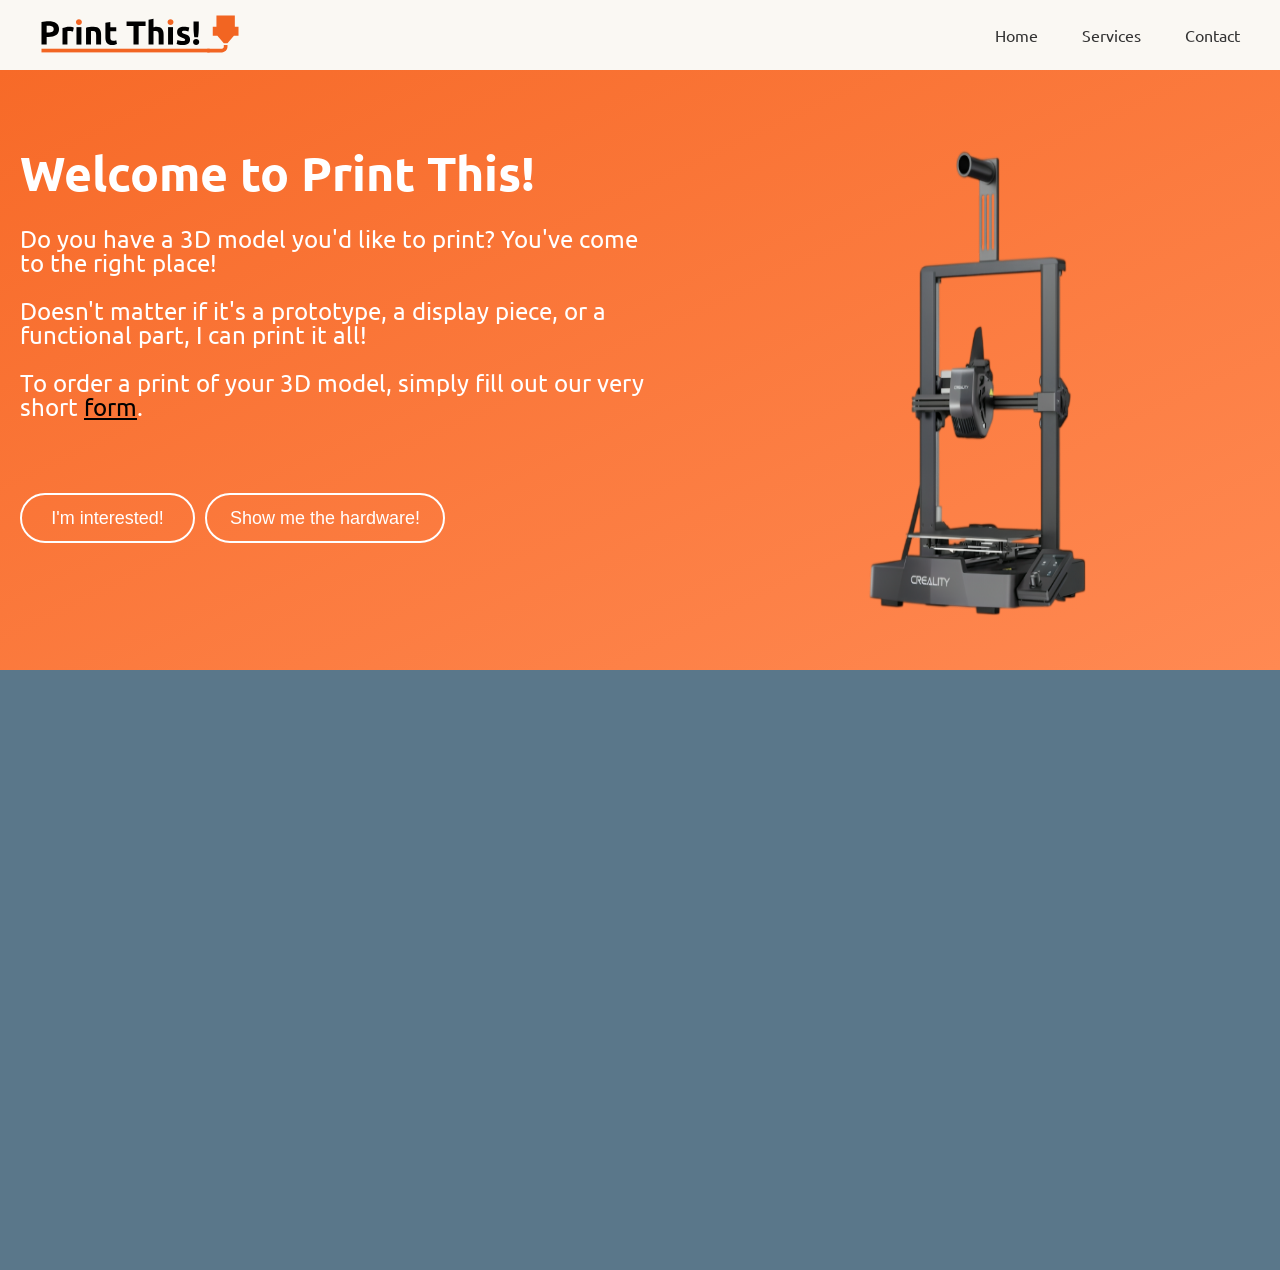
==== index.html @ 64b71757 "styling" ====
<!DOCTYPE html>
<html lang="en">

<head>
    <meta charset="UTF-8">
    <meta name="viewport" content="width=device-width, initial-scale=1.0">
    <title>Print This!</title>
    <link rel="stylesheet" href="style.css">
    <link rel="preconnect" href="https://fonts.googleapis.com">
    <link rel="preconnect" href="https://fonts.gstatic.com" crossorigin>
    <link
        href="https://fonts.googleapis.com/css2?family=Ubuntu:ital,wght@0,300;0,400;0,500;0,700;1,300;1,400;1,500;1,700&display=swap"
        rel="stylesheet">
</head>

<body>
    <div id="navbar">
        <div class="logo">
            <img src="img/logo.svg" alt="Logo">
        </div>
        <div class="nav-links">
            <a href="#">Home</a>

            <a href="#">Services</a>
            <a href="#">Contact</a>
        </div>
    </div>
    <div class="container">
        <div class="info">
            <h1>Welcome to Print This!</h1>
            <p>Do you have a 3D model you'd like to print? You've come to the right place!</p>
            <p>Doesn't matter if it's a prototype, a display piece, or a functional part, I can print it all!</p>
            <p>To order a print of your 3D model, simply fill out our very short <a href="#form-container">form</a>.</p>
            <div class="info-btns">
                <button class="order-btn" id="interest-btn">I'm interested!</button>
                <button class="order-btn" id="hardware-btn">Show me the hardware!</button>
            </div>
        </div>
        <div class="printer-img">
            <img src="img/printer img.png" alt="3D Printer">
        </div>
    </div>
    <div id="form-container"> <iframe id="jotform-embed" src="https://form.jotform.com/261635588582066"
            style="width: 40%; height: 600px; border: 0;" frameborder="0" scrolling="no"> </iframe> </div>

</body>

</html>
---- style.css ----
body {
    margin: 0;
    font-family: Ubuntu, sans-serif;
    background-color: #F4F1EA;
}

#form-container {
    display: flex;
    justify-content: center;
    align-items: center;
    height: 100%;
    background-color: #5a778a;
}

#navbar {
    padding: 0 20px;
    align-items: center;
    height: 70px;
    background-color: #faf8f3;
    overflow: hidden;
    display: flex;
    justify-content: space-between;
}

#navbar a {
    color: #333;
    padding: 14px 20px;
    text-decoration: none;
    text-align: center;
    transition: all 0.3s ease;
    position: relative;
    display: inline-block;
    border-bottom: none;
    /* removed because the animated underline is drawn with a pseudo-element */
}

/* Centered underline effect (animated):
   - A pseudo-element (::after) is absolutely positioned at the bottom of the link.
   - It spans the link's full width but is initially hidden using `transform: scaleX(0)`.
   - `transform-origin: center` makes the scale expand from the center outward.
   - On hover we set `transform: scaleX(1)` so the line grows from center to both sides.
   - Tweak `height` for thickness, `background` for color, and `transition` for speed.
*/
#navbar a::after {
    content: "";
    position: absolute;
    left: 0;
    bottom: 6px;
    /* vertical position */
    width: 100%;
    height: 3px;
    /* thickness */
    background: #F26522;
    /* color when visible */
    transform: scaleX(0);
    /* hidden at start */
    transform-origin: center;
    transition: transform 0.25s ease;
    pointer-events: none;
}

#navbar a:hover::after {
    transform: scaleX(1);
    /* expand from center to full width */
}

.logo img {
    height: 60px;
    width: auto;
    object-fit: contain;
}

.logo {
    padding: 5px 20px;
}

.info {
    color: #ffffff;
    padding: 40px 20px;
}

.info h1 {
    font-size: 48px;
    margin-bottom: 20px;
}

.info p {
    font-size: 24px;
    line-height: 1;
}

.container {
    display: flex;
    justify-content: center;
    background-image: linear-gradient(to bottom right, #f76a28, #ff8952);
    width: 100%;
    height: 600px;
    justify-content: space-between;
}

.printer-img {
    align-self: center;
    height: 600px;
    display: flex;
    padding: 20px;
    transition: 0.3s ease-in-out;
}

.printer-img:hover {
    transform: rotate(2deg) scale(1.05);
    transition: 0.3s ease-in-out;
}

.printer-img img {
    max-height: 100%;
    max-width: 100%;
}

.order-btn {
    margin-top: 50px;
    background-color: transparent;
    height: 50px;
    font-size: 18px;
    border-radius: 25px;
    color: #fff;
    border: 2px solid #ffffff;
    transition: 0.3s ease-in-out;
}

.order-btn:hover {
    margin-top: 45px;
    background-color: #fff;
    color: #f76a28;
    border: 2px solid #ffffff;
    transition: 0.3s ease-in-out;
}

.info-btns {
    display: flex;
    justify-content: flex-start;
    gap: 10px;

}

#interest-btn {
    width: 175px;
}

#hardware-btn {
    width: 240px;
}

.info a {
    color: #000000;
}

html {
  scroll-behavior: smooth;
}
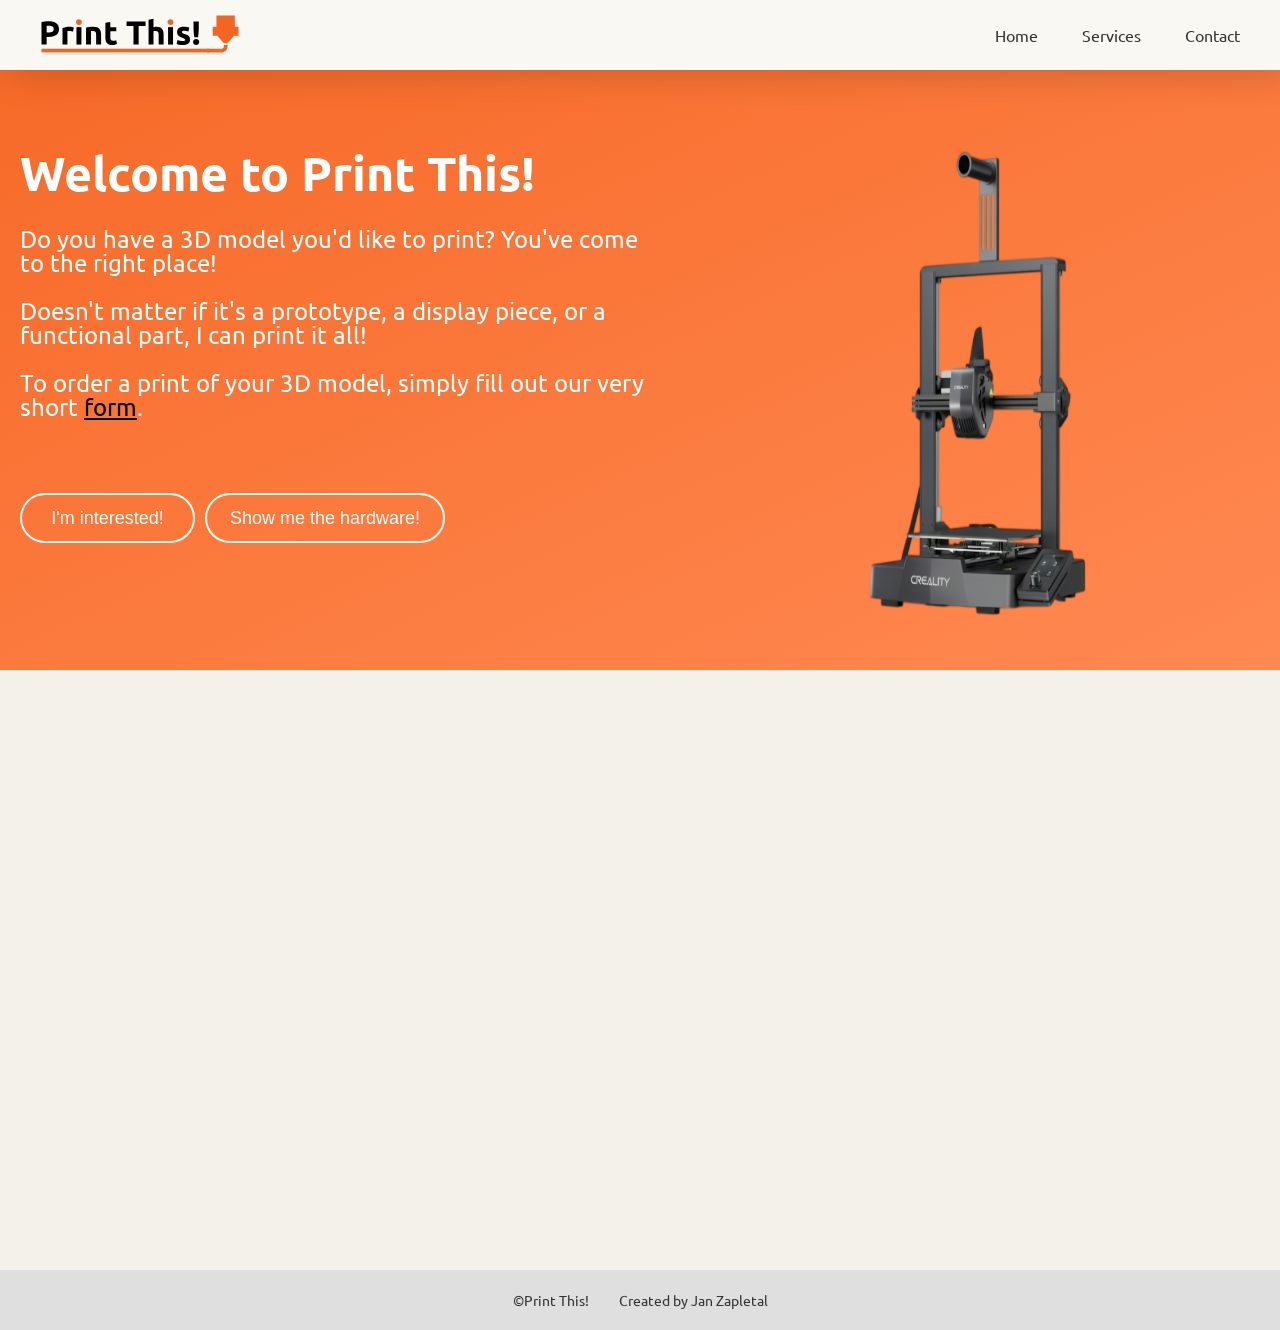
==== commit cb4f6ecf: "more styling, added footer" ====
--- a/index.html
+++ b/index.html
@@ -41,7 +41,14 @@
         </div>
     </div>
     <div id="form-container"> <iframe id="jotform-embed" src="https://form.jotform.com/261635588582066"
-            style="width: 40%; height: 600px; border: 0;" frameborder="0" scrolling="no"> </iframe> </div>
+            style="width: 40%; height: 600px; border: 0;" frameborder="0" scrolling="no"> </iframe>
+    </div>
+
+    <div id="footer">
+        <p>&copy;Print This!</p>
+        <p>Created by Jan Zapletal</p>
+    </div>
+
 
 </body>
 
--- a/style.css
+++ b/style.css
@@ -9,7 +9,7 @@
     justify-content: center;
     align-items: center;
     height: 100%;
-    background-color: #5a778a;
+    background-color: #F4F1EA;
 }
 
 #navbar {
@@ -20,6 +20,11 @@
     overflow: hidden;
     display: flex;
     justify-content: space-between;
+    position: sticky;
+    top: 0;
+    z-index: 1000;
+    background: #faf8f3;
+    box-shadow: 10px 2px 40px rgba(0, 0, 0, 0.192);
 }
 
 #navbar a {
@@ -117,6 +122,7 @@
 }
 
 .order-btn {
+    cursor: pointer;
     margin-top: 50px;
     background-color: transparent;
     height: 50px;
@@ -155,5 +161,27 @@
 }
 
 html {
-  scroll-behavior: smooth;
+    scroll-behavior: smooth;
+}
+
+#contact {
+    display: flex;
+    justify-content: center;
+    flex-direction: column;
+    padding: 20px 20px;
+    text-align: center;
+    align-items: center;
+
+}
+
+#footer {
+    font-size: 14px;
+    color: #333;
+    display: flex;
+    justify-content: center;
+    width: 100%;
+    background-color: #dfdfdf;
+    height: 60px;
+    gap: 30px;
+    align-items: center;
 }
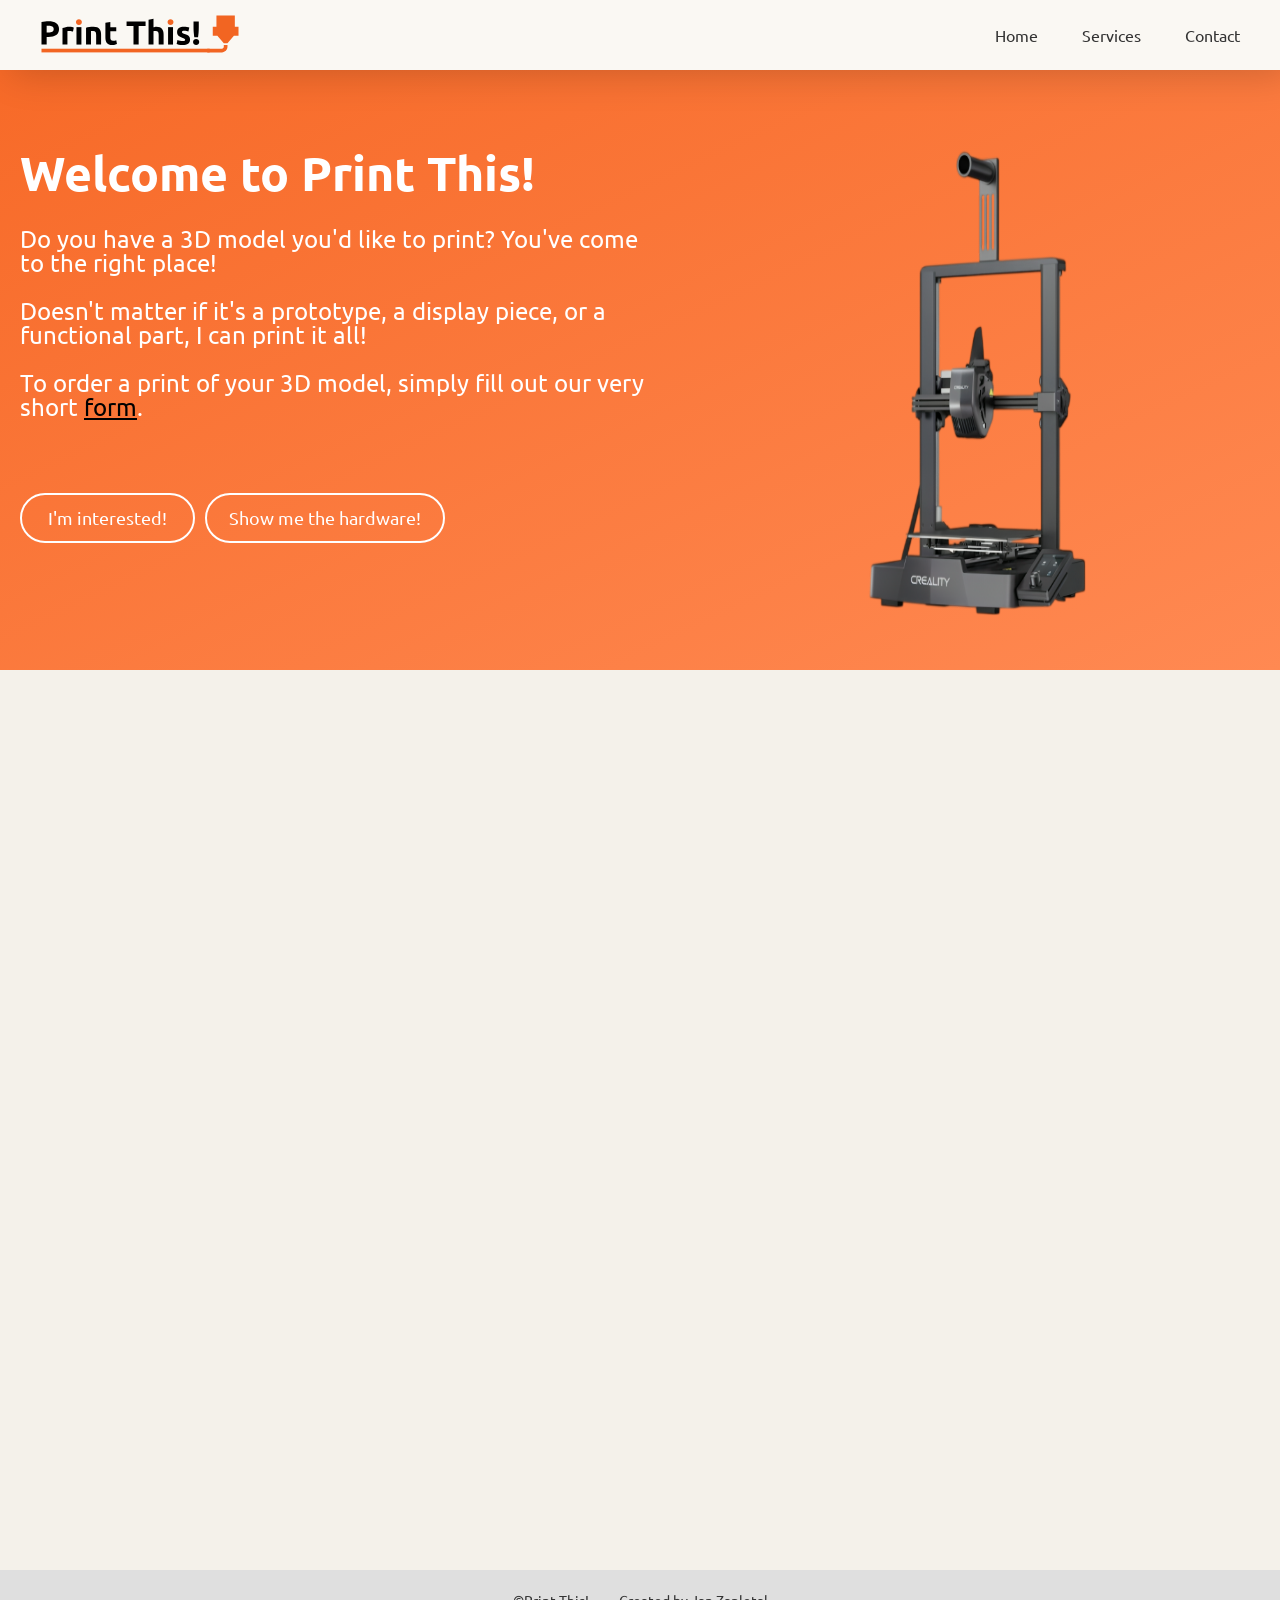
==== commit dcd6bbd5: "styling" ====
--- a/index.html
+++ b/index.html
@@ -19,10 +19,9 @@
             <img src="img/logo.svg" alt="Logo">
         </div>
         <div class="nav-links">
-            <a href="#">Home</a>
-
-            <a href="#">Services</a>
-            <a href="#">Contact</a>
+            <a href="#" class="nav-link">Home</a>
+            <a href="#" class="nav-link">Services</a>
+            <a href="#" class="nav-link">Contact</a>
         </div>
     </div>
     <div class="container">
--- a/style.css
+++ b/style.css
@@ -2,6 +2,9 @@
     margin: 0;
     font-family: Ubuntu, sans-serif;
     background-color: #F4F1EA;
+}
+html, body {
+    height: 100%;
 }
 
 #form-container {
@@ -122,6 +125,7 @@
 }
 
 .order-btn {
+    font-family: Ubuntu, sans-serif;
     cursor: pointer;
     margin-top: 50px;
     background-color: transparent;
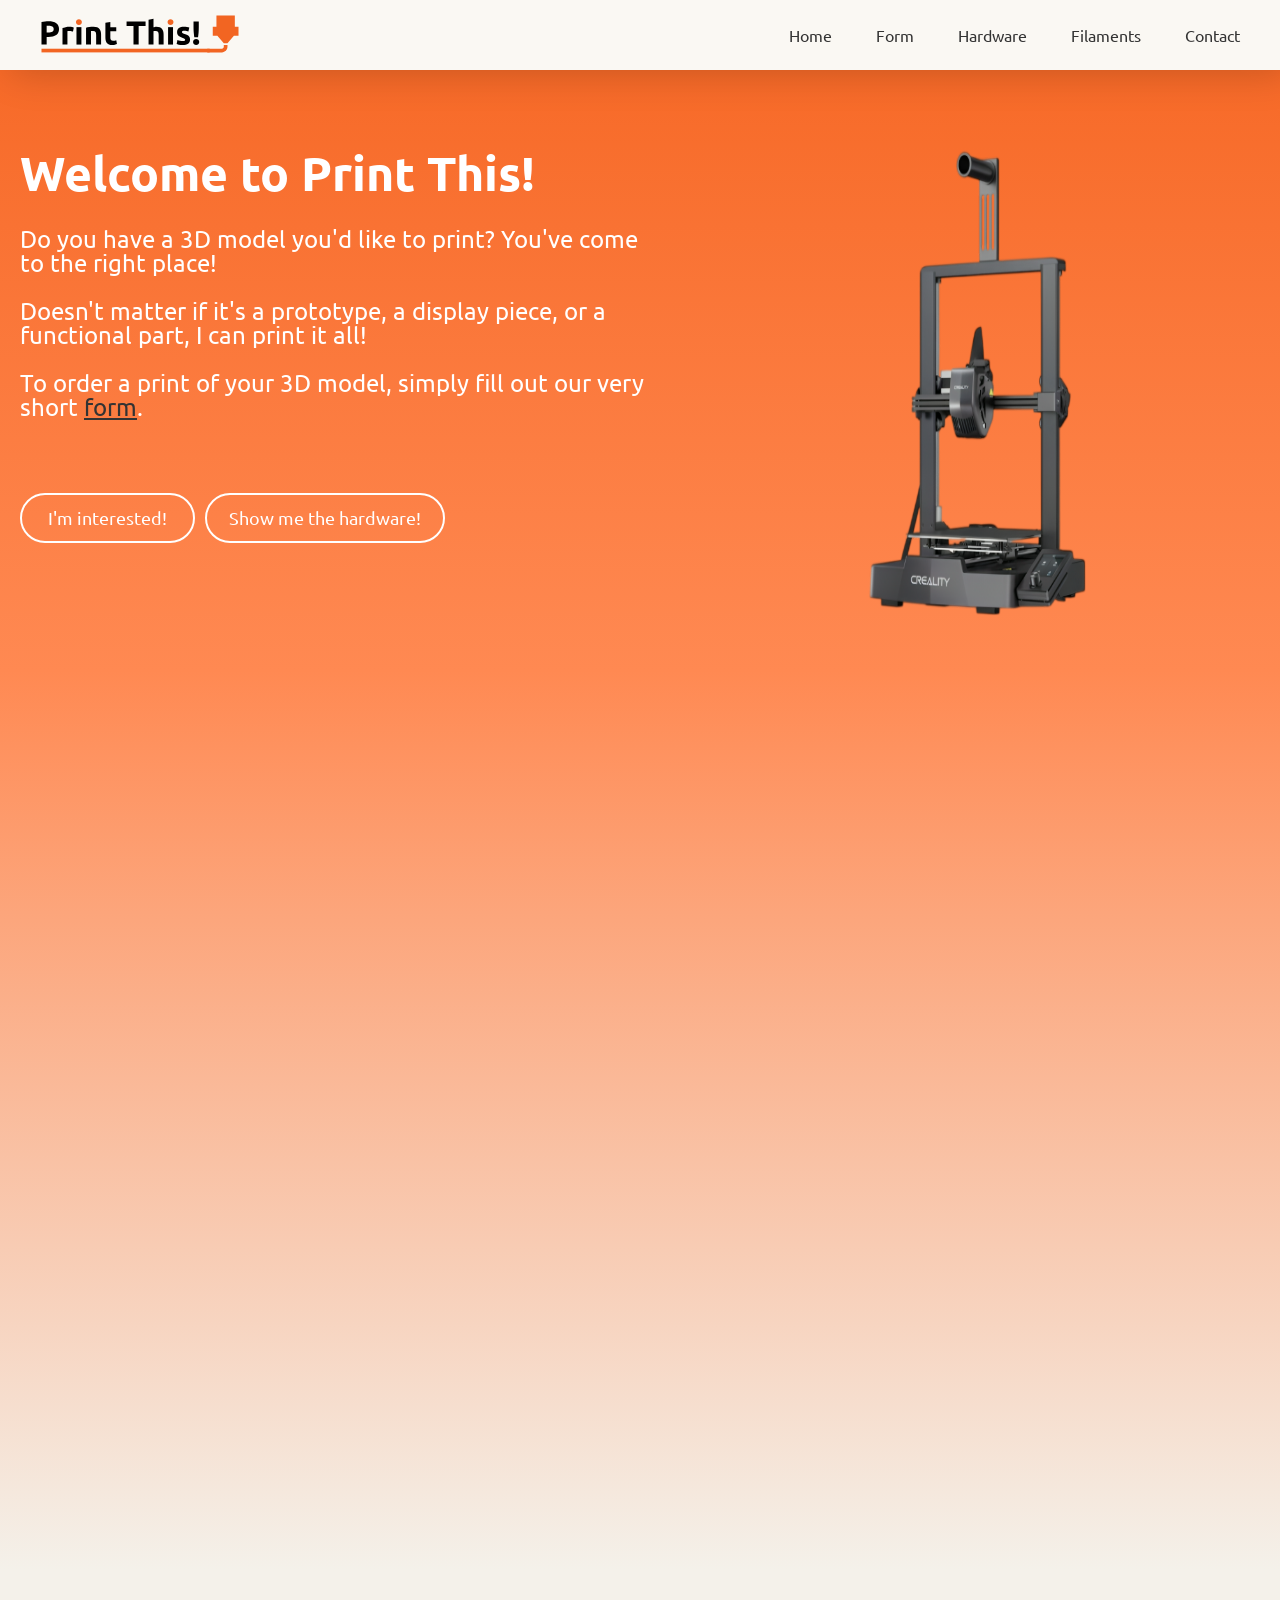
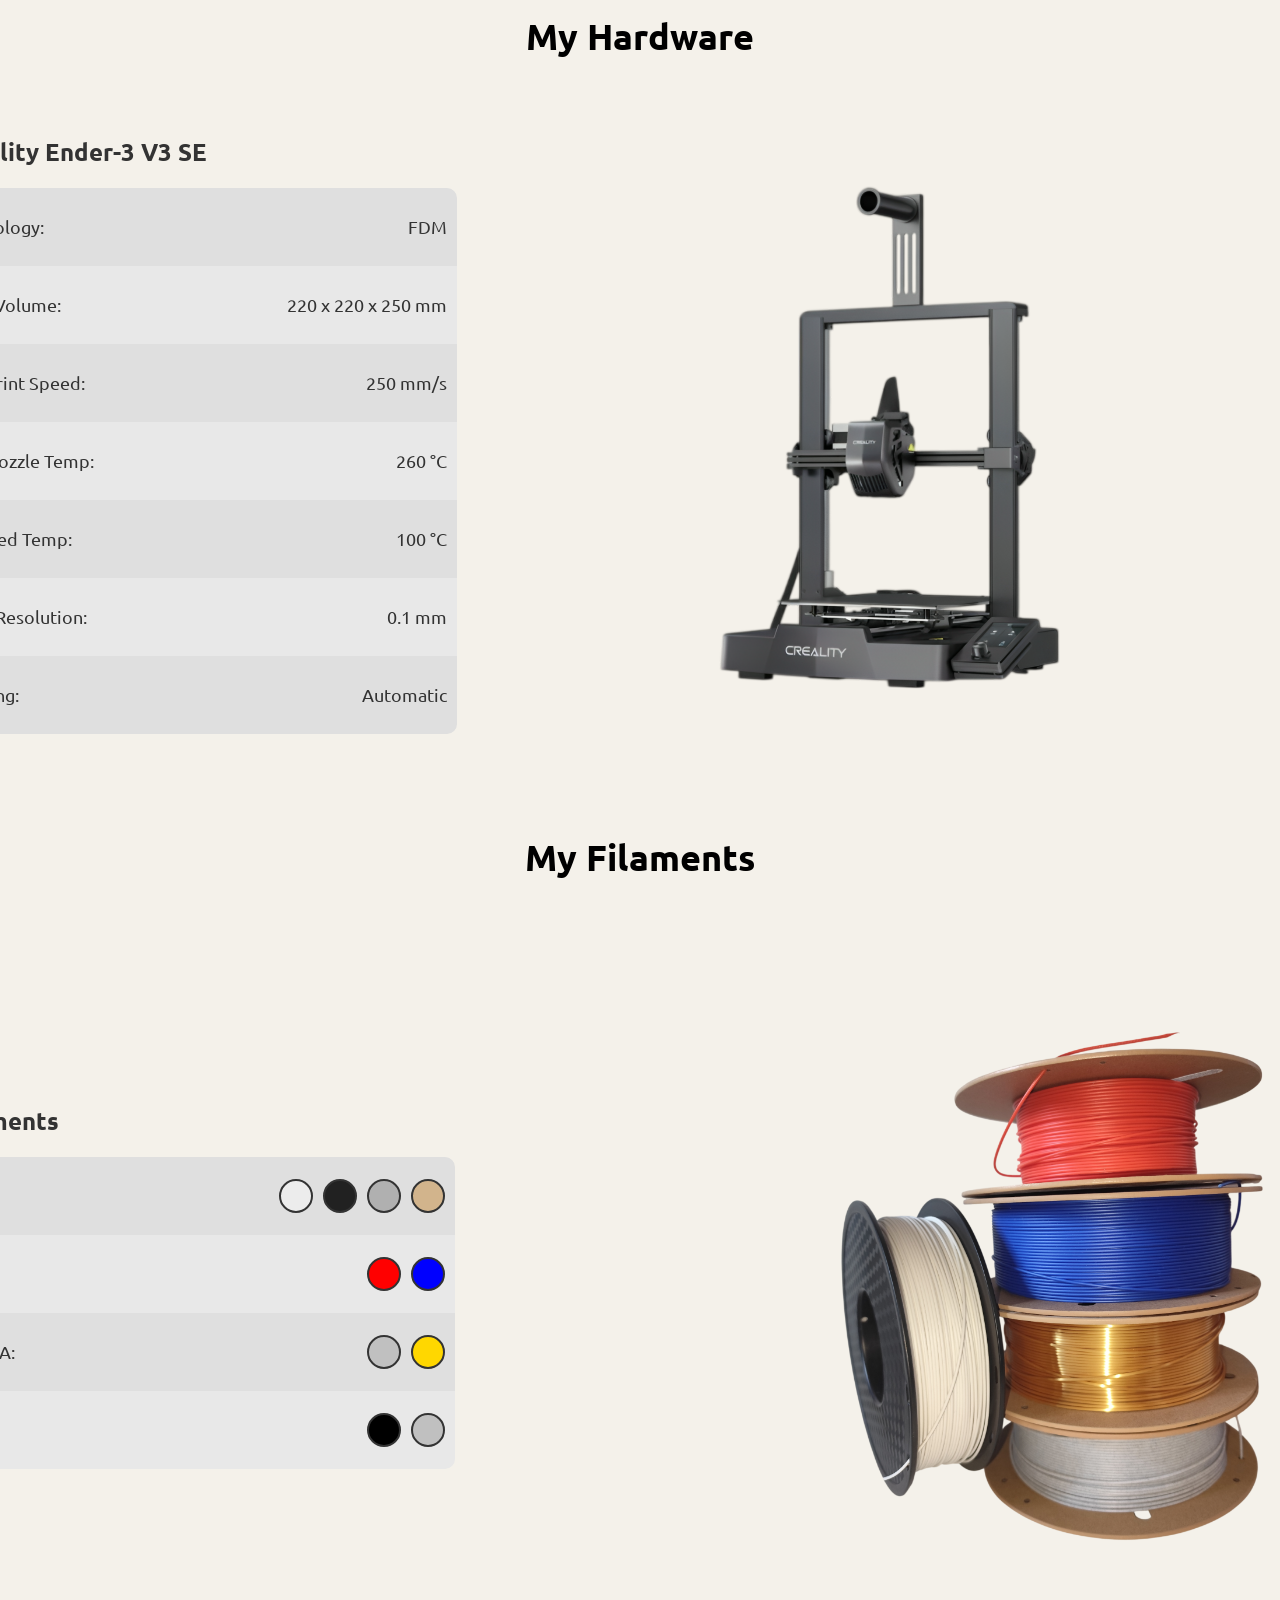
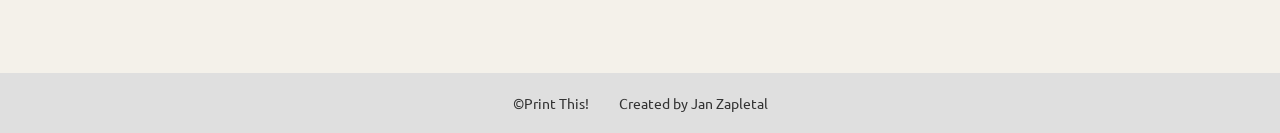
==== commit d178d524: "added filaments section" ====
--- a/index.html
+++ b/index.html
@@ -6,6 +6,7 @@
     <meta name="viewport" content="width=device-width, initial-scale=1.0">
     <title>Print This!</title>
     <link rel="stylesheet" href="style.css">
+    <script src="script.js"></script>
     <link rel="preconnect" href="https://fonts.googleapis.com">
     <link rel="preconnect" href="https://fonts.gstatic.com" crossorigin>
     <link
@@ -14,14 +15,17 @@
 </head>
 
 <body>
+    <div id="top"></div>
     <div id="navbar">
         <div class="logo">
-            <img src="img/logo.svg" alt="Logo">
+            <img src="img/logo.svg" alt="Logo" onclick="scrollToTop()">
         </div>
         <div class="nav-links">
-            <a href="#" class="nav-link">Home</a>
-            <a href="#" class="nav-link">Services</a>
-            <a href="#" class="nav-link">Contact</a>
+            <a href="#top" class="nav-link">Home</a>
+            <a href="#form-container" class="nav-link">Form</a>
+            <a href="#hardware-container" class="nav-link">Hardware</a>
+            <a href="#filament-container" class="nav-link">Filaments</a>
+            <a href="#contact-container" class="nav-link">Contact</a>
         </div>
     </div>
     <div class="container">
@@ -31,16 +35,136 @@
             <p>Doesn't matter if it's a prototype, a display piece, or a functional part, I can print it all!</p>
             <p>To order a print of your 3D model, simply fill out our very short <a href="#form-container">form</a>.</p>
             <div class="info-btns">
-                <button class="order-btn" id="interest-btn">I'm interested!</button>
-                <button class="order-btn" id="hardware-btn">Show me the hardware!</button>
+                <button class="order-btn" id="interest-btn" onclick="formScroll()">I'm interested!</button>
+                <button class="order-btn" id="hardware-btn" onclick="hardwareScroll()">Show me the hardware!</button>
             </div>
         </div>
         <div class="printer-img">
-            <img src="img/printer img.png" alt="3D Printer">
+            <img src="img/printer img.png" alt="3D Printer" onclick="hardwareScroll()">
         </div>
     </div>
     <div id="form-container"> <iframe id="jotform-embed" src="https://form.jotform.com/261635588582066"
             style="width: 40%; height: 600px; border: 0;" frameborder="0" scrolling="no"> </iframe>
+    </div>
+
+    <div id="hardware-container">
+
+        <h1>My Hardware</h1>
+
+        <div class="printer-info-container">
+            <div class="specs-container">
+                <h2 id="printer-name">Creality Ender-3 V3 SE</h2>
+
+                <div id="printer-specs">
+                    <div class="specification-1" id="top-spec">
+                        <p>Technology:</p>
+                        <p>FDM</p>
+                    </div>
+                    <div class="specification-2">
+                        <p>Build Volume:</p>
+                        <p>220 x 220 x 250 mm</p>
+                    </div>
+                    <div class="specification-1">
+                        <p>Max Print Speed:</p>
+                        <p>250 mm/s</p>
+                    </div>
+                    <div class="specification-2">
+                        <p>Max Nozzle Temp:</p>
+                        <p>260 °C</p>
+                    </div>
+                    <div class="specification-1">
+                        <p>Max Bed Temp:</p>
+                        <p>100 °C</p>
+                    </div>
+                    <div class="specification-2">
+                        <p>Layer Resolution:</p>
+                        <p>0.1 mm</p>
+                    </div>
+                    <div class="specification-1" id="bottom-spec">
+                        <p>Leveling:</p>
+                        <p>Automatic</p>
+                    </div>
+
+                </div>
+            </div>
+
+            <div id="printer-img">
+                <img src="img/printer img.png" alt="3D Printer">
+            </div>
+
+        </div>
+
+    </div>
+
+    <div id="filament-container">
+
+        <h1>My Filaments</h1>
+
+        <div class="filament-info-container">
+            <div class="filaments-container">
+                <h2 id="filament-name">Filaments</h2>
+
+                <div id="filament-types">
+                    <div class="filament-1" id="top-filament">
+                        <p>PLA:</p>
+                        <div class="color-container">
+                            <div class="color" id="matte-white">
+                                <p class="hidden">Matte White</p>
+                            </div>
+                            <div class="color" id="cf-black">
+                                <p class="hidden">CF Black</p>
+                            </div>
+                            <div class="color" id="marble">
+                                <p class="hidden">Marble</p>
+                            </div>
+                            <div class="color" id="beige">
+                                <p class="hidden">Beige</p>
+                            </div>
+                        </div>
+                    </div>
+                    <div class="filament-2">
+                        <p>PLA+:</p>
+                        <div class="color-container">
+                            <div class="color" id="red">
+                                <p class="hidden">Red</p>
+                            </div>
+                            <div class="color" id="blue">
+                                <p class="hidden">Blue</p>
+                            </div>
+                        </div>
+                    </div>
+                    <div class="filament-1">
+                        <p>Silk PLA:</p>
+                        <div class="color-container">
+                            <div class="color" id="silver">
+                                <p class="hidden">Silver</p>
+                            </div>
+                            <div class="color" id="gold">
+                                <p class="hidden">Gold</p>
+                            </div>
+                        </div>
+                    </div>
+                    <div class="filament-2" id="bottom-filament">
+                        <p>PETG:</p>
+                        <div class="color-container">
+                            <div class="color" id="black">
+                                <p class="hidden">Black</p>
+                            </div>
+                            <div class="color" id="silver">
+                                <p class="hidden">Silver</p>
+                            </div>
+                        </div>
+                    </div>
+
+                </div>
+            </div>
+
+            <div>
+                <img src="img/filaments.png" id="filament-img" alt="Filaments">
+            </div>
+
+        </div>
+
     </div>
 
     <div id="footer">
--- a/style.css
+++ b/style.css
@@ -2,8 +2,11 @@
     margin: 0;
     font-family: Ubuntu, sans-serif;
     background-color: #F4F1EA;
-}
-html, body {
+    padding-top: 70px;
+}
+
+html,
+body {
     height: 100%;
 }
 
@@ -12,7 +15,7 @@
     justify-content: center;
     align-items: center;
     height: 100%;
-    background-color: #F4F1EA;
+    background-image: linear-gradient(to bottom, #ff8952, #F4F1EA);
 }
 
 #navbar {
@@ -23,8 +26,10 @@
     overflow: hidden;
     display: flex;
     justify-content: space-between;
-    position: sticky;
+    position: fixed;
     top: 0;
+    left: 0;
+    right: 0;
     z-index: 1000;
     background: #faf8f3;
     box-shadow: 10px 2px 40px rgba(0, 0, 0, 0.192);
@@ -73,6 +78,7 @@
 }
 
 .logo img {
+    cursor: pointer;
     height: 60px;
     width: auto;
     object-fit: contain;
@@ -100,11 +106,101 @@
 .container {
     display: flex;
     justify-content: center;
-    background-image: linear-gradient(to bottom right, #f76a28, #ff8952);
+    background-image: linear-gradient(to bottom, #f76a28, #ff8952);
     width: 100%;
     height: 600px;
     justify-content: space-between;
-}
+    overflow: hidden;
+}
+
+#hardware-container,
+#filament-container {
+    display: flex;
+    justify-content: center;
+    flex-direction: column;
+    padding: 20px 20px;
+    text-align: center;
+    align-items: center;
+}
+
+#hardware-container h1,
+#filament-container h1 {
+    color: #000000;
+    font-size: 36px;
+    margin-bottom: 20px;
+}
+
+#printer-name,
+#filament-name {
+    color: #333;
+    font-size: 24px;
+    margin-bottom: 20px;
+    text-align: left;
+}
+
+.printer-info-container,
+.filament-info-container {
+    display: flex;
+    justify-content: space-between;
+    flex-direction: row;
+    gap: 20px;
+    padding: 20px 20px;
+    text-align: center;
+    align-items: center;
+
+}
+
+.filament-info-container {
+    gap:325px;
+}
+
+#printer-specs,
+#filament-types {
+    background-color: #dfdfdf;
+    display: flex;
+    justify-content: center;
+    flex-direction: column;
+    text-align: center;
+    align-items: center;
+    min-width: 500px;
+}
+
+#top-spec,
+#top-filament {
+    border-top-left-radius: 10px;
+    border-top-right-radius: 10px;
+}
+
+#bottom-spec,
+#bottom-filament {
+    border-bottom-left-radius: 10px;
+    border-bottom-right-radius: 10px;
+}
+
+.specification-1,
+.specification-2,
+.filament-1,
+.filament-2 {
+    padding: 10px;
+    display: flex;
+    justify-content: space-between;
+    gap: 10px;
+    width: 100%;
+    font-size: 18px;
+    color: #333;
+    text-align: left;
+}
+
+.specification-1,
+.filament-1 {
+    background-color: #dfdfdf;
+}
+
+.specification-2,
+.filament-2 {
+    background-color: #e8e8e8;
+}
+
 
 .printer-img {
     align-self: center;
@@ -112,6 +208,7 @@
     display: flex;
     padding: 20px;
     transition: 0.3s ease-in-out;
+    cursor: pointer;
 }
 
 .printer-img:hover {
@@ -161,7 +258,7 @@
 }
 
 .info a {
-    color: #000000;
+    color: #333;
 }
 
 html {
@@ -188,4 +285,164 @@
     height: 60px;
     gap: 30px;
     align-items: center;
+}
+
+.color {
+    cursor: pointer;
+    width: 30px;
+    height: 30px;
+    border-radius: 50%;
+    display: inline-block;
+    border: 2px solid #333;
+    transition: 0.3s ease-in-out;
+}
+
+.color:hover {
+    width: 125px;
+    border-radius: 100px;
+    transition: 0.3s ease-in-out;
+}
+
+#matte-white {
+    background-color: #ececec;
+}
+
+#matte-white:hover p {
+    display: flex;
+    justify-content: center;
+    align-items: center;
+    font-size: 14px;
+    color: #333;
+    margin: 7px;
+}
+
+.color-container p {
+    white-space: nowrap; /* Prevents the text from wrapping to a new line */
+    overflow: hidden; /* Hides the text while the div is too small */
+}
+
+#cf-black {
+    background-color: #212121;
+}
+
+#cf-black:hover p {
+    display: flex;
+    justify-content: center;
+    align-items: center;
+    font-size: 14px;
+    color: #ffffff;
+    margin: 7px;
+}
+
+#marble {
+    background-color: #b0b0b0;
+}
+
+#marble:hover p {
+    display: flex;
+    justify-content: center;
+    align-items: center;
+    font-size: 14px;
+    color: #333;
+    margin: 7px;
+}
+
+#beige {
+    background-color: #d2b48c;
+}
+
+#beige:hover p {
+    display: flex;
+    justify-content: center;
+    align-items: center;
+    font-size: 14px;
+    color: #333;
+    margin: 7px;
+}
+
+#red {
+    background-color: #ff0000;
+}
+
+#red:hover p {
+    display: flex;
+    justify-content: center;
+    align-items: center;
+    font-size: 14px;
+    color: #FFFFFF;
+    margin: 7px;
+}
+
+
+#blue {
+    background-color: #0000ff;
+}
+
+#blue:hover p {
+    display: flex;
+    justify-content: center;
+    align-items: center;
+    font-size: 14px;
+    color: #FFFFFF;
+    margin: 7px;
+}
+
+#silver {
+    background-color: #c0c0c0;
+}
+
+#silver:hover p {
+    display: flex;
+    justify-content: center;
+    align-items: center;
+    font-size: 14px;
+    color: #333;
+    margin: 7px;
+}
+
+#gold {
+    background-color: #ffd700;
+}
+
+#gold:hover p {
+    display: flex;
+    justify-content: center;
+    align-items: center;
+    font-size: 14px;
+    color: #333;
+    margin: 7px;
+}
+
+#black {
+    background-color: #000000;
+}
+
+#black:hover p {
+    display: flex;
+    justify-content: center;
+    align-items: center;
+    font-size: 14px;
+    color: #FFFFFF;
+    margin: 7px;
+}
+
+.color-container {
+    align-items: center;
+    display: flex;
+    justify-content: center;
+    gap: 10px;
+}
+
+.hidden {
+    display: none;
+}
+
+#filament-img {
+    max-height: 700px;
+    width: auto;
+    object-fit: contain;
+}
+
+#filament-img {
+    padding: 5px 20px;
 }
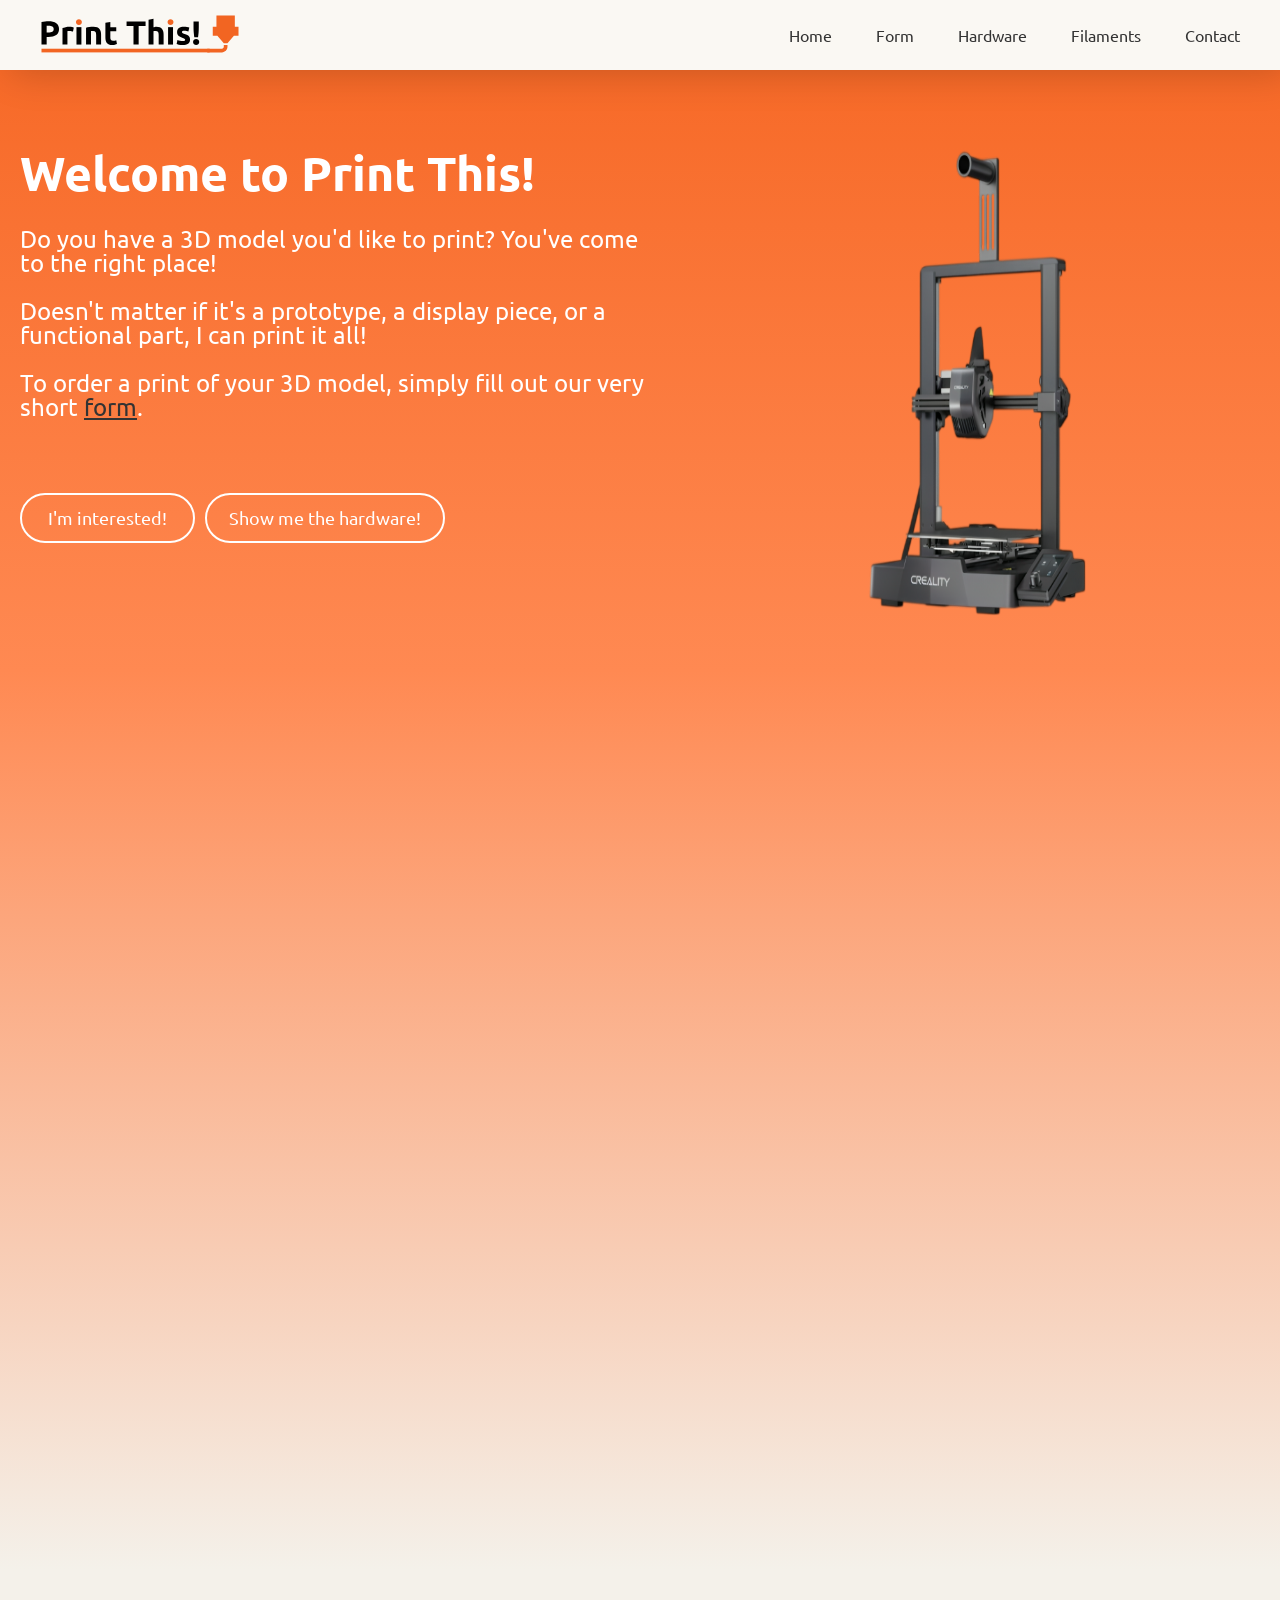
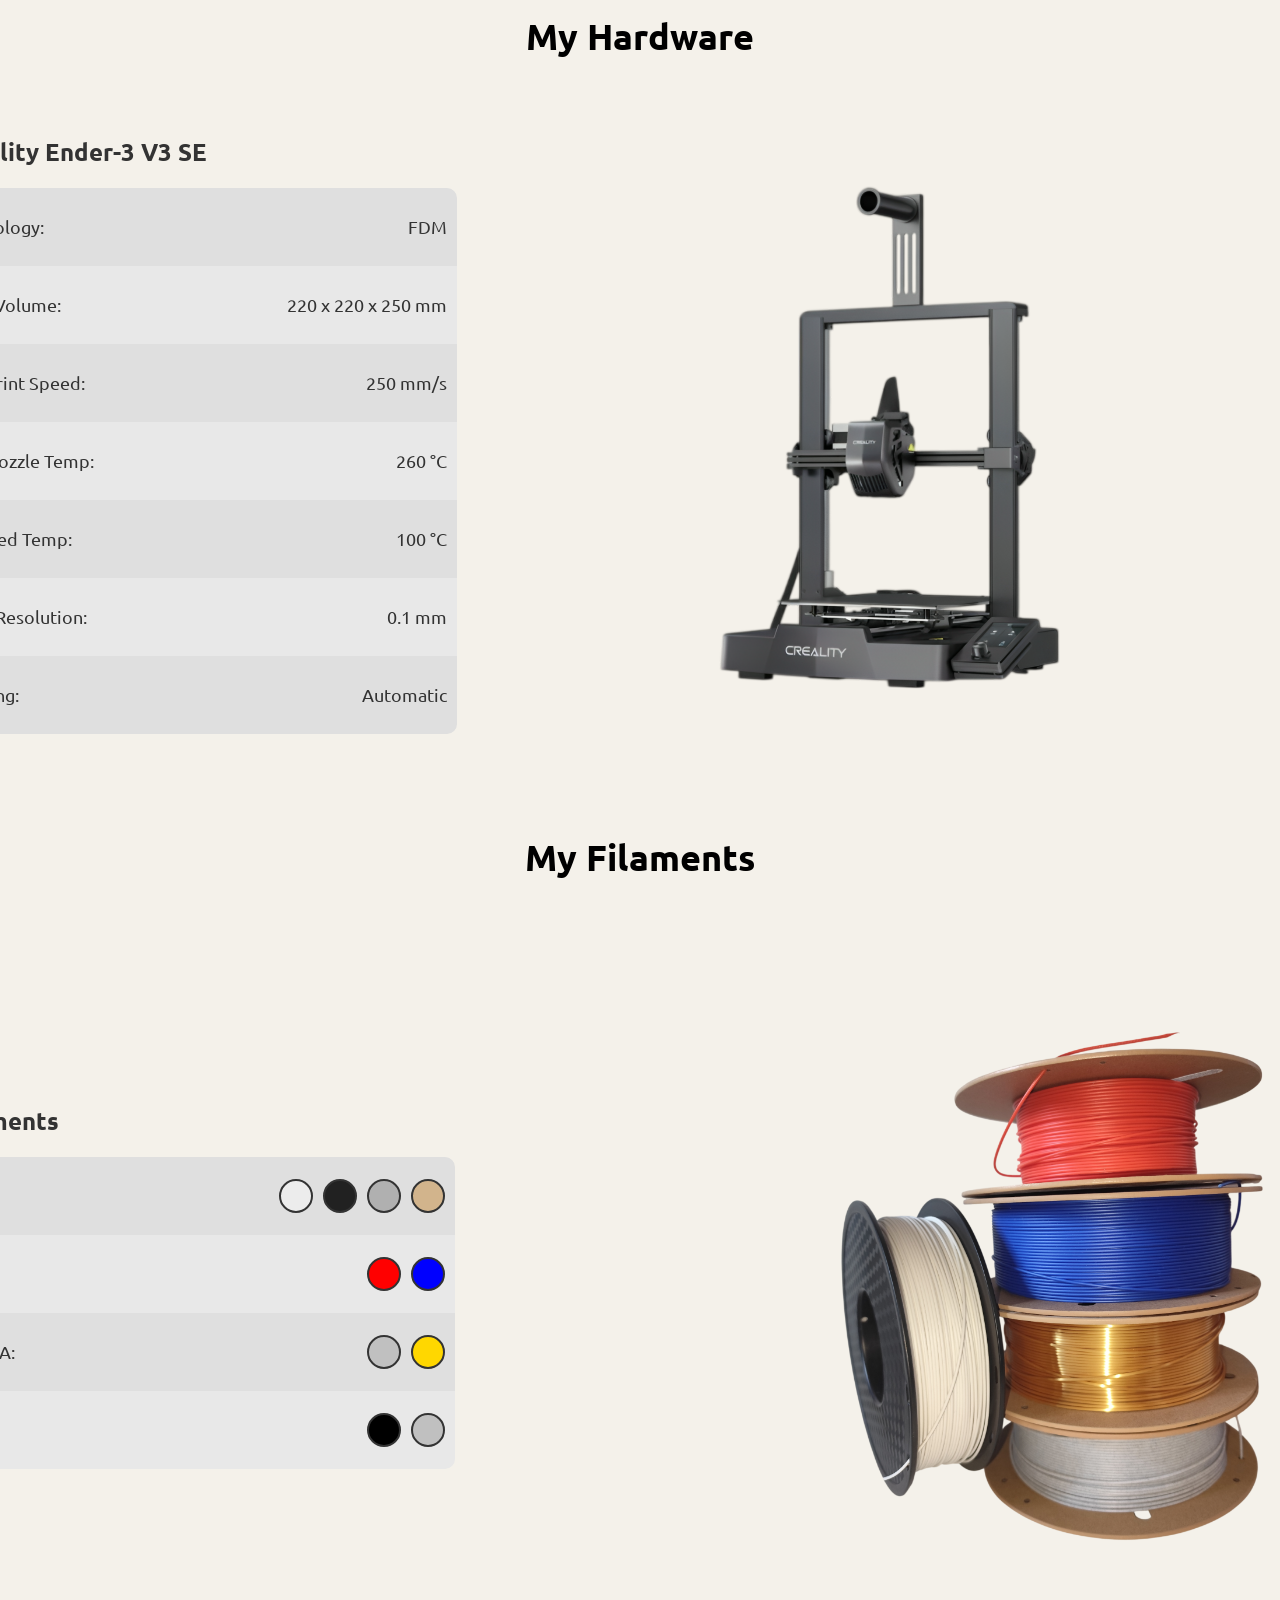
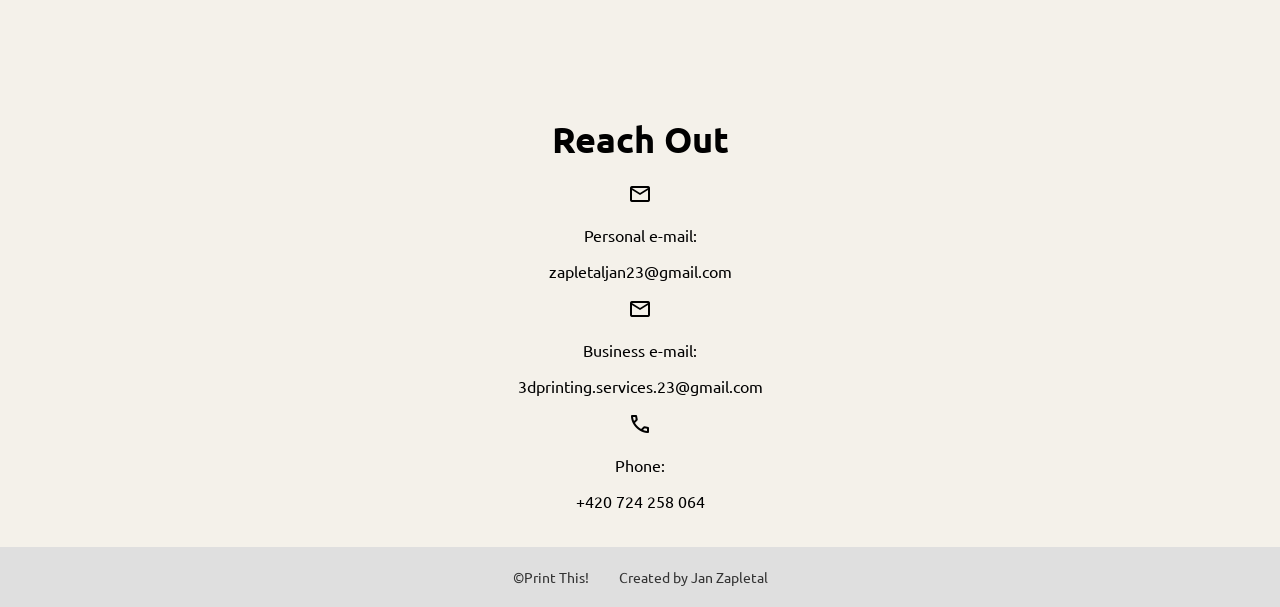
==== commit 8ab8a541: "contact section + google icons" ====
--- a/index.html
+++ b/index.html
@@ -9,6 +9,8 @@
     <script src="script.js"></script>
     <link rel="preconnect" href="https://fonts.googleapis.com">
     <link rel="preconnect" href="https://fonts.gstatic.com" crossorigin>
+    <link rel="stylesheet"
+        href="https://fonts.googleapis.com/css2?family=Material+Symbols+Outlined" />
     <link
         href="https://fonts.googleapis.com/css2?family=Ubuntu:ital,wght@0,300;0,400;0,500;0,700;1,300;1,400;1,500;1,700&display=swap"
         rel="stylesheet">
@@ -167,6 +169,34 @@
 
     </div>
 
+    <div id="contact-container">
+        <h1>Reach Out</h1>
+
+        <div id="contacts">
+            <div class="contact" id="contact-1">
+                <span class="material-symbols-outlined">
+                    mail
+                </span>
+                <p>Personal e-mail:</p>
+                <p>zapletaljan23@gmail.com</p>
+            </div>
+            <div class="contact" id="contact-2">
+                <span class="material-symbols-outlined">
+                    mail
+                </span>
+                <p>Business e-mail:</p>
+                <p>3dprinting.services.23@gmail.com</p>
+            </div>
+            <div class="contact" id="contact-3">
+                <span class="material-symbols-outlined">
+                    call
+                </span>
+                <p>Phone:</p>
+                <p>+420 724 258 064</p>
+            </div>
+        </div>
+    </div>
+
     <div id="footer">
         <p>&copy;Print This!</p>
         <p>Created by Jan Zapletal</p>
--- a/style.css
+++ b/style.css
@@ -114,7 +114,8 @@
 }
 
 #hardware-container,
-#filament-container {
+#filament-container,
+#contact-container {
     display: flex;
     justify-content: center;
     flex-direction: column;
@@ -124,7 +125,8 @@
 }
 
 #hardware-container h1,
-#filament-container h1 {
+#filament-container h1,
+#contact-container h1{
     color: #000000;
     font-size: 36px;
     margin-bottom: 20px;
@@ -151,7 +153,7 @@
 }
 
 .filament-info-container {
-    gap:325px;
+    gap: 325px;
 }
 
 #printer-specs,
@@ -317,8 +319,10 @@
 }
 
 .color-container p {
-    white-space: nowrap; /* Prevents the text from wrapping to a new line */
-    overflow: hidden; /* Hides the text while the div is too small */
+    white-space: nowrap;
+    /* Prevents the text from wrapping to a new line */
+    overflow: hidden;
+    /* Hides the text while the div is too small */
 }
 
 #cf-black {
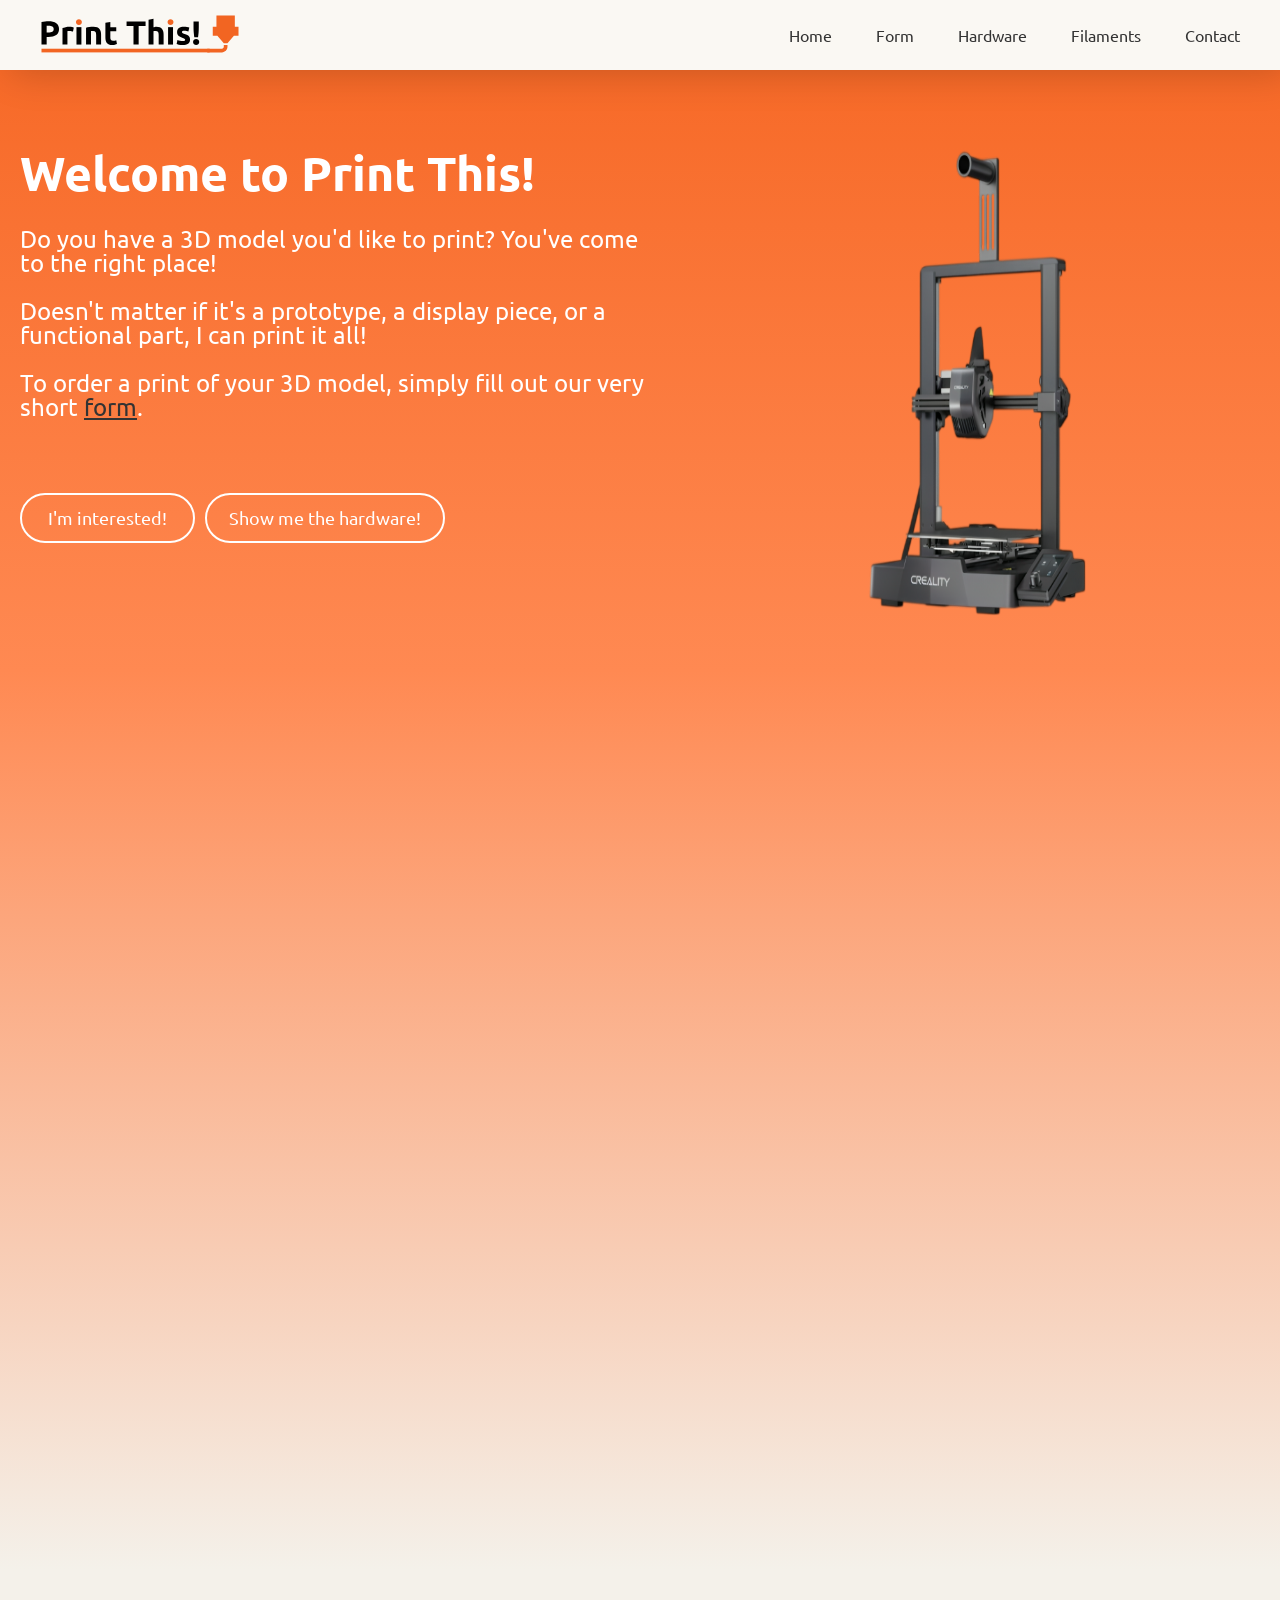
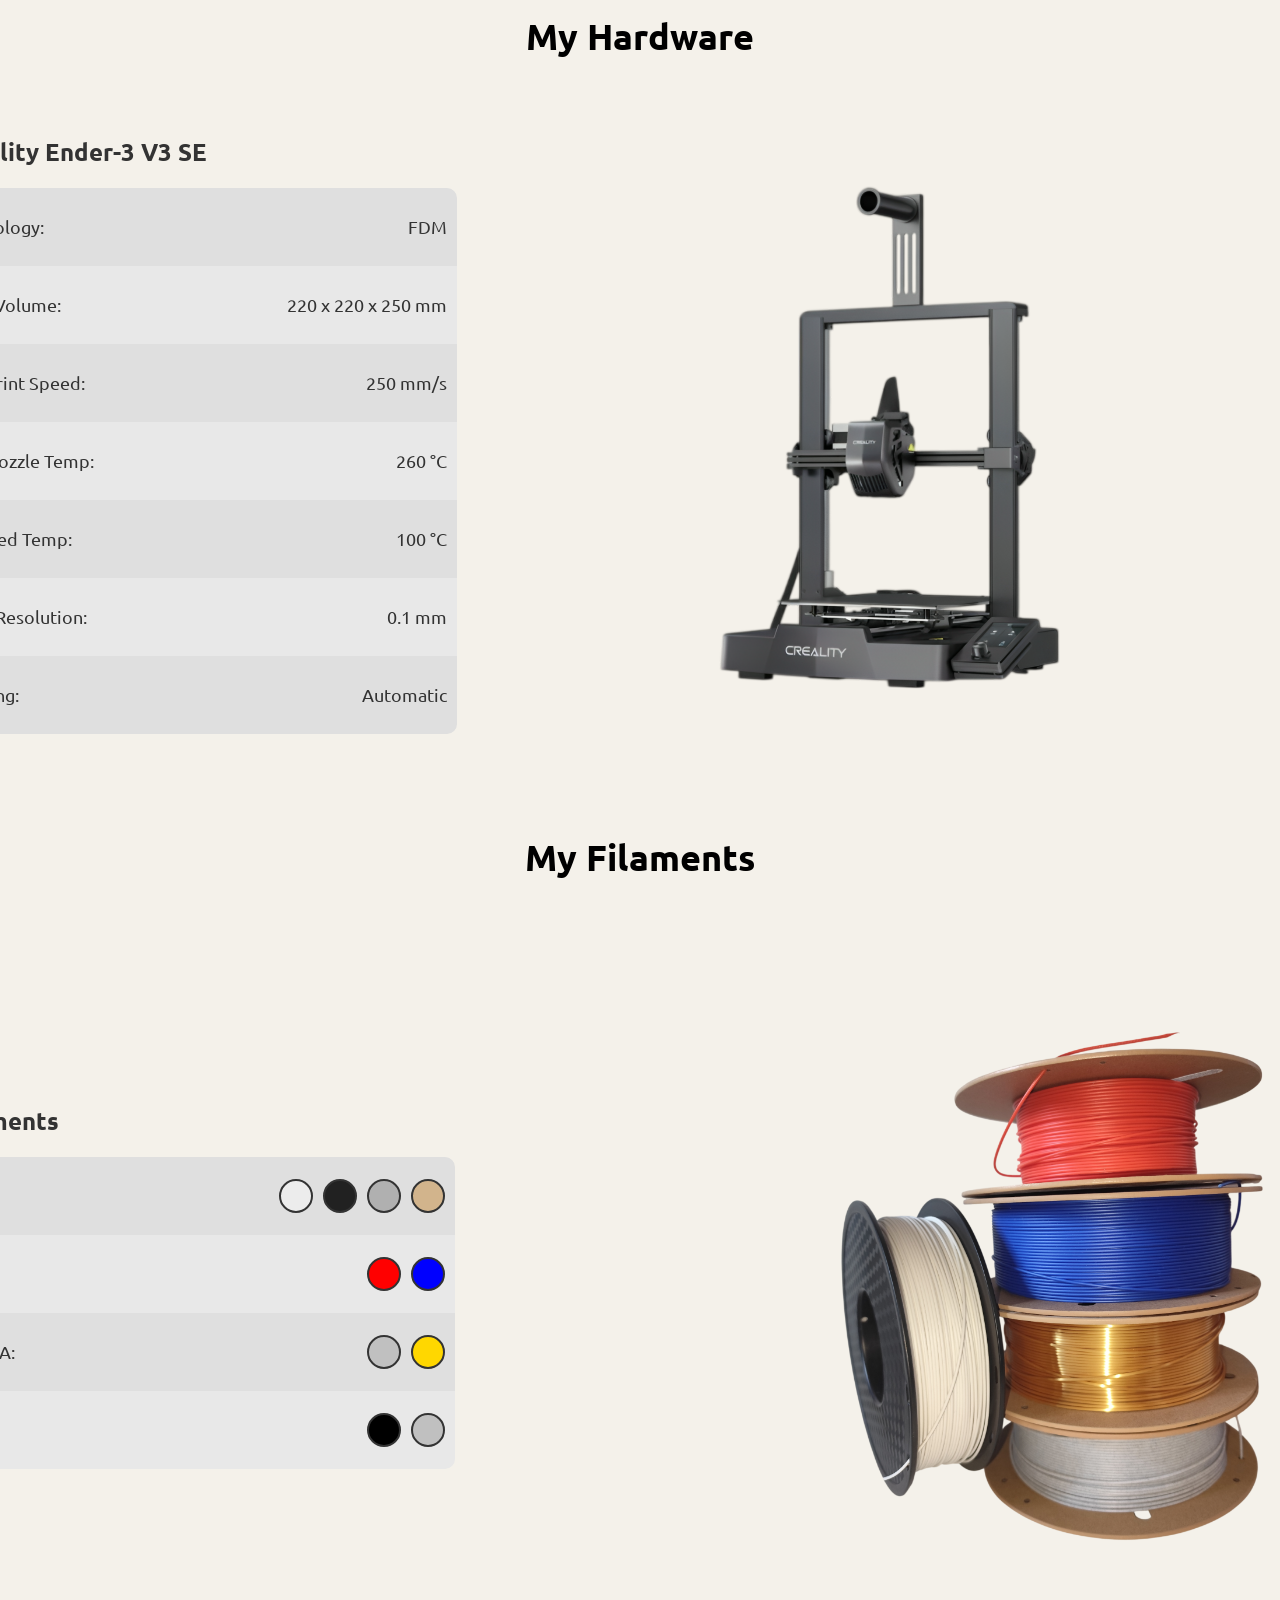
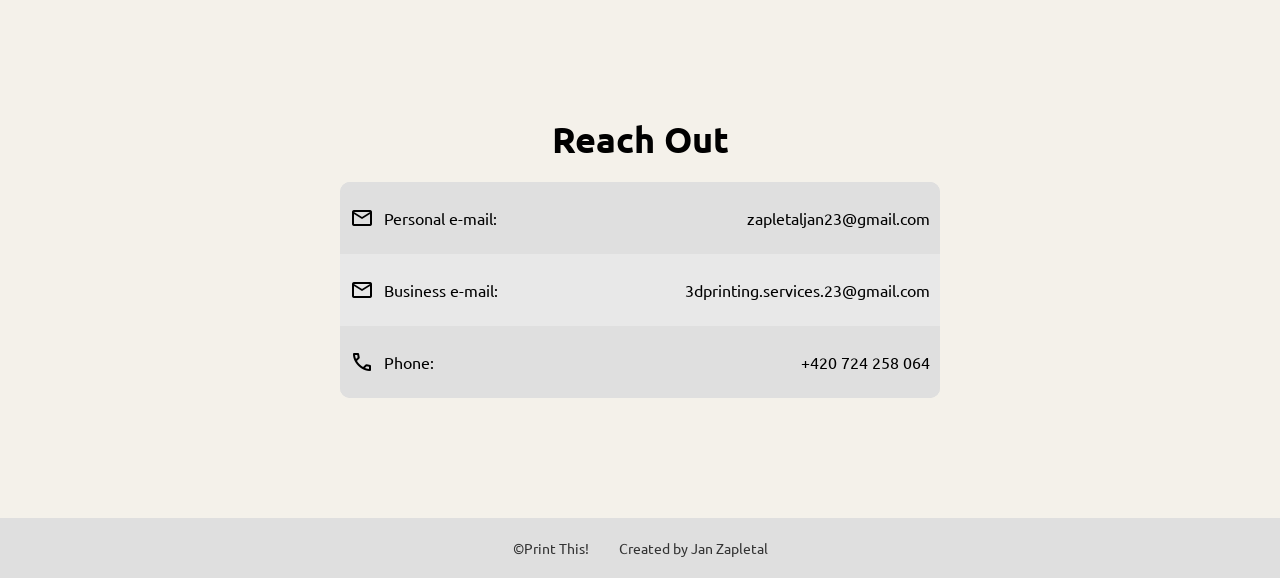
==== commit 31d8c45d: "contacts" ====
--- a/index.html
+++ b/index.html
@@ -9,8 +9,7 @@
     <script src="script.js"></script>
     <link rel="preconnect" href="https://fonts.googleapis.com">
     <link rel="preconnect" href="https://fonts.gstatic.com" crossorigin>
-    <link rel="stylesheet"
-        href="https://fonts.googleapis.com/css2?family=Material+Symbols+Outlined" />
+    <link rel="stylesheet" href="https://fonts.googleapis.com/css2?family=Material+Symbols+Outlined" />
     <link
         href="https://fonts.googleapis.com/css2?family=Ubuntu:ital,wght@0,300;0,400;0,500;0,700;1,300;1,400;1,500;1,700&display=swap"
         rel="stylesheet">
@@ -174,24 +173,30 @@
 
         <div id="contacts">
             <div class="contact" id="contact-1">
-                <span class="material-symbols-outlined">
-                    mail
-                </span>
-                <p>Personal e-mail:</p>
+                <div class="icon-text-container">
+                    <span class="material-symbols-outlined">
+                        mail
+                    </span>
+                    <p>Personal e-mail:</p>
+                </div>
                 <p>zapletaljan23@gmail.com</p>
             </div>
             <div class="contact" id="contact-2">
-                <span class="material-symbols-outlined">
-                    mail
-                </span>
-                <p>Business e-mail:</p>
+                <div class="icon-text-container">
+                    <span class="material-symbols-outlined">
+                        mail
+                    </span>
+                    <p>Business e-mail:</p>
+                </div>
                 <p>3dprinting.services.23@gmail.com</p>
             </div>
             <div class="contact" id="contact-3">
-                <span class="material-symbols-outlined">
-                    call
-                </span>
-                <p>Phone:</p>
+                <div class="icon-text-container">
+                    <span class="material-symbols-outlined">
+                        call
+                    </span>
+                    <p>Phone:</p>
+                </div>
                 <p>+420 724 258 064</p>
             </div>
         </div>
--- a/style.css
+++ b/style.css
@@ -126,7 +126,7 @@
 
 #hardware-container h1,
 #filament-container h1,
-#contact-container h1{
+#contact-container h1 {
     color: #000000;
     font-size: 36px;
     margin-bottom: 20px;
@@ -449,4 +449,47 @@
 
 #filament-img {
     padding: 5px 20px;
+}
+
+#contacts {
+    border-radius: 10px;
+    min-width: 600px;
+    display: flex;
+    flex-direction: column;
+    margin-bottom: 100px;
+    background-color: #dfdfdf;
+}
+
+#contact-1 {
+    border-top-left-radius: 10px;
+    border-top-right-radius: 10px;
+    background-color: #dfdfdf;
+    padding: 10px;
+}
+
+#contact-2 {
+    background-color: #e8e8e8;
+    padding: 10px;
+}
+
+#contact-3 {
+    border-bottom-left-radius: 10px;
+    border-bottom-right-radius: 10px;
+    background-color: #dfdfdf;
+    padding: 10px;
+}
+
+.contact {
+    justify-content: space-between;
+    display: flex;
+    flex-direction: row;
+    align-items: center;
+    gap: 15px;
+}
+
+.icon-text-container {
+    justify-content: space-between;
+    display: flex;
+    align-items: center;
+    gap: 10px;
 }
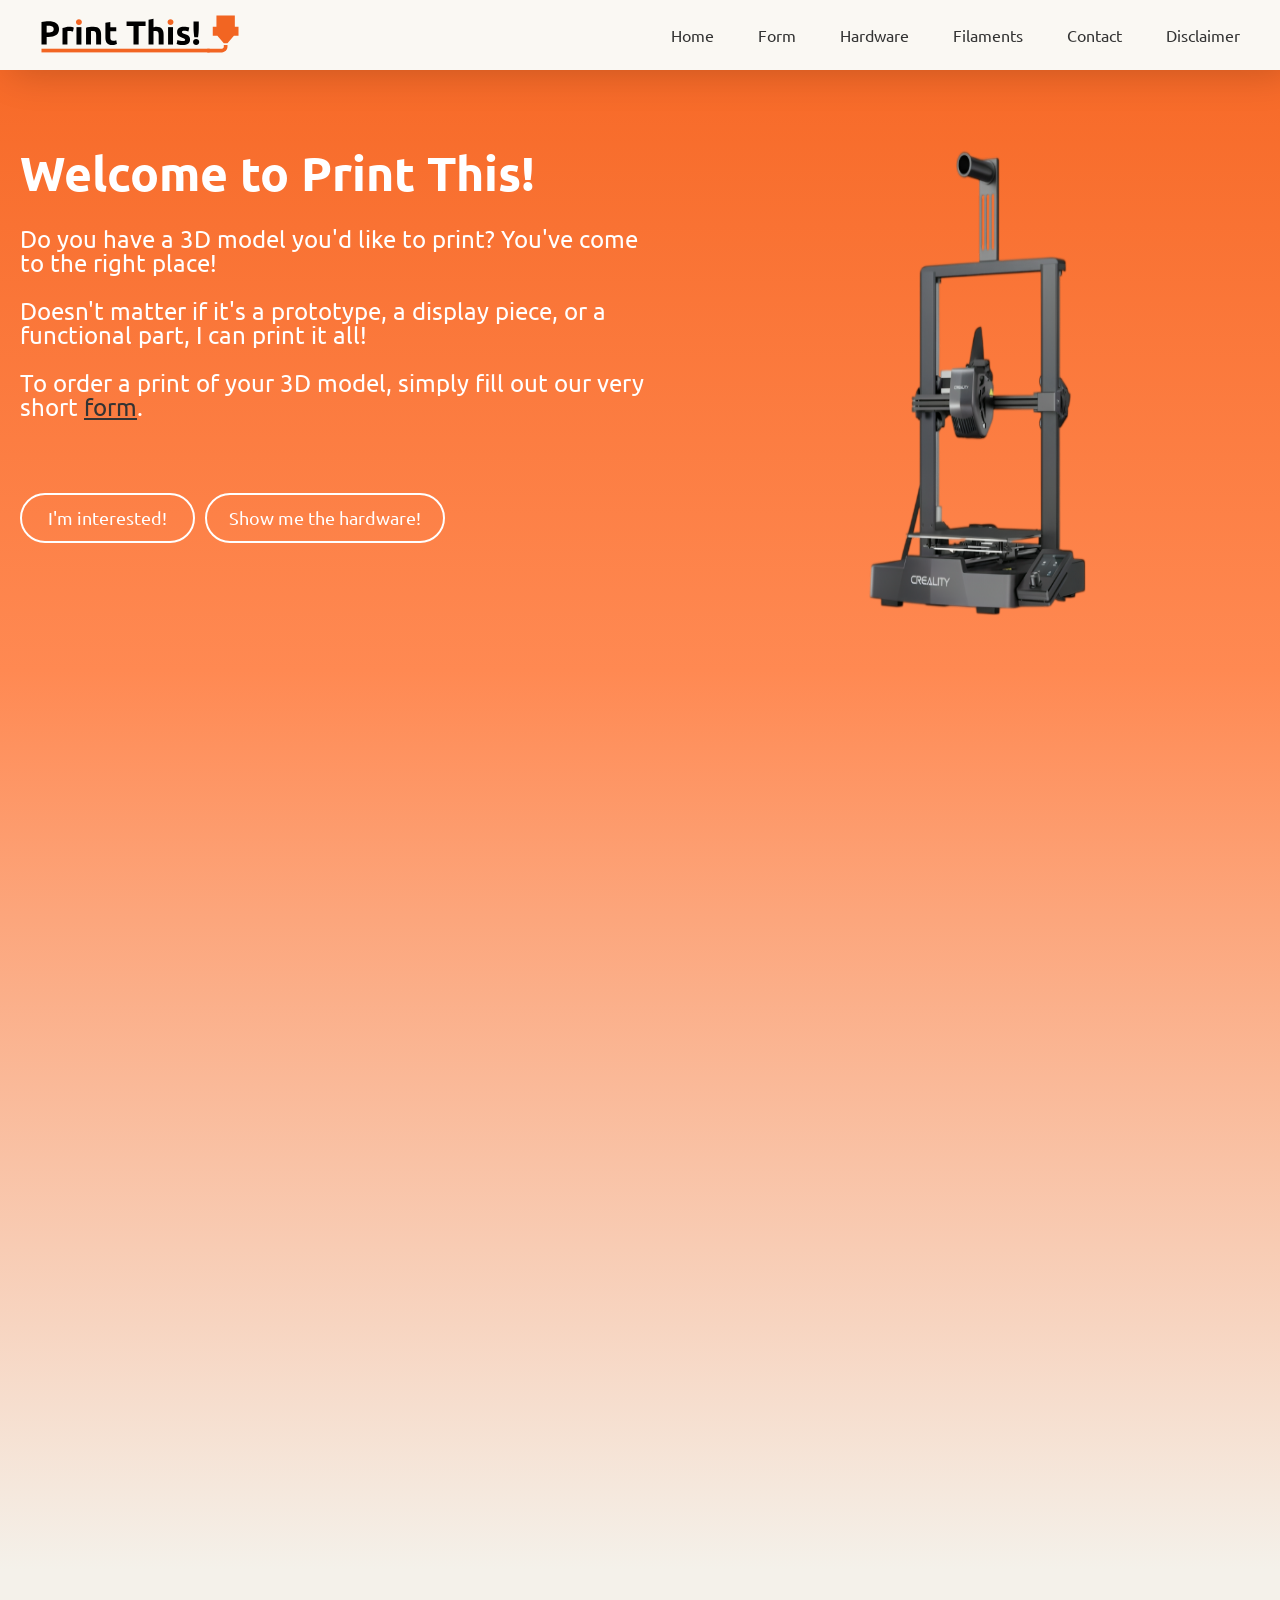
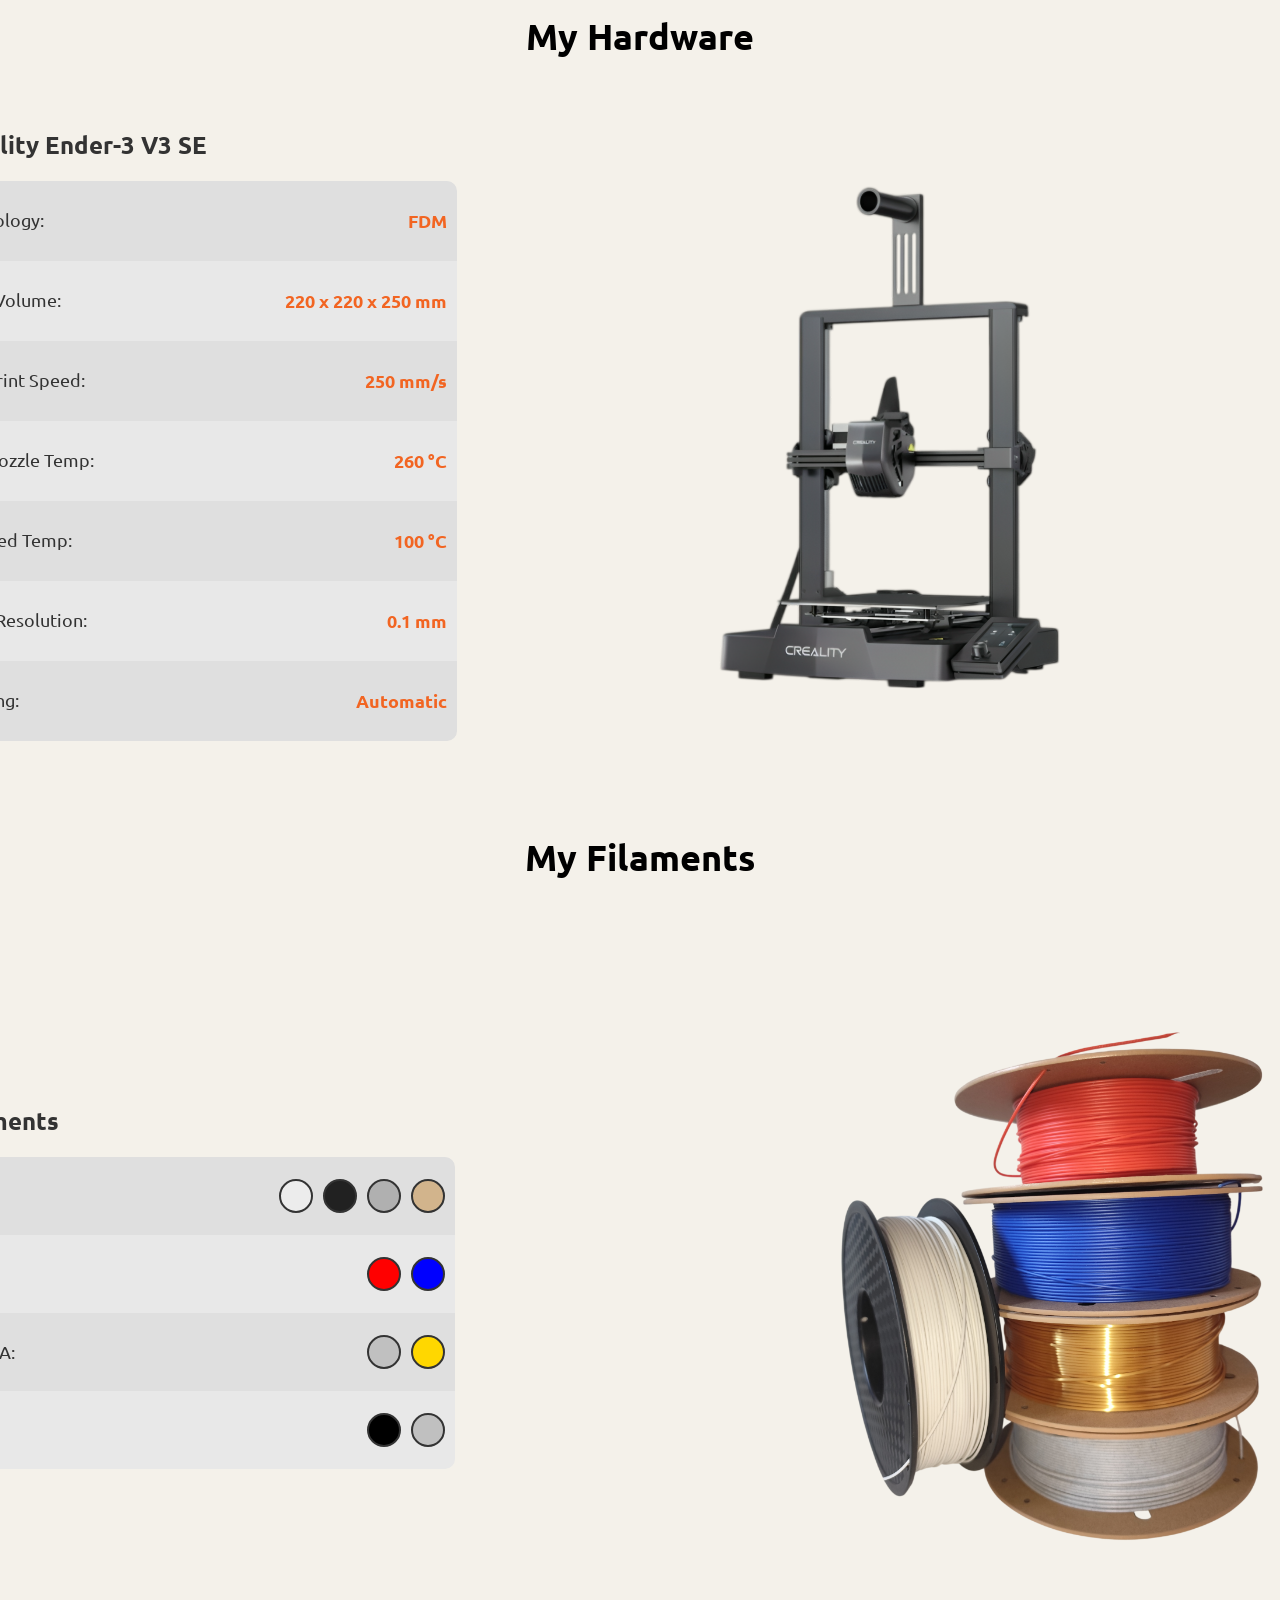
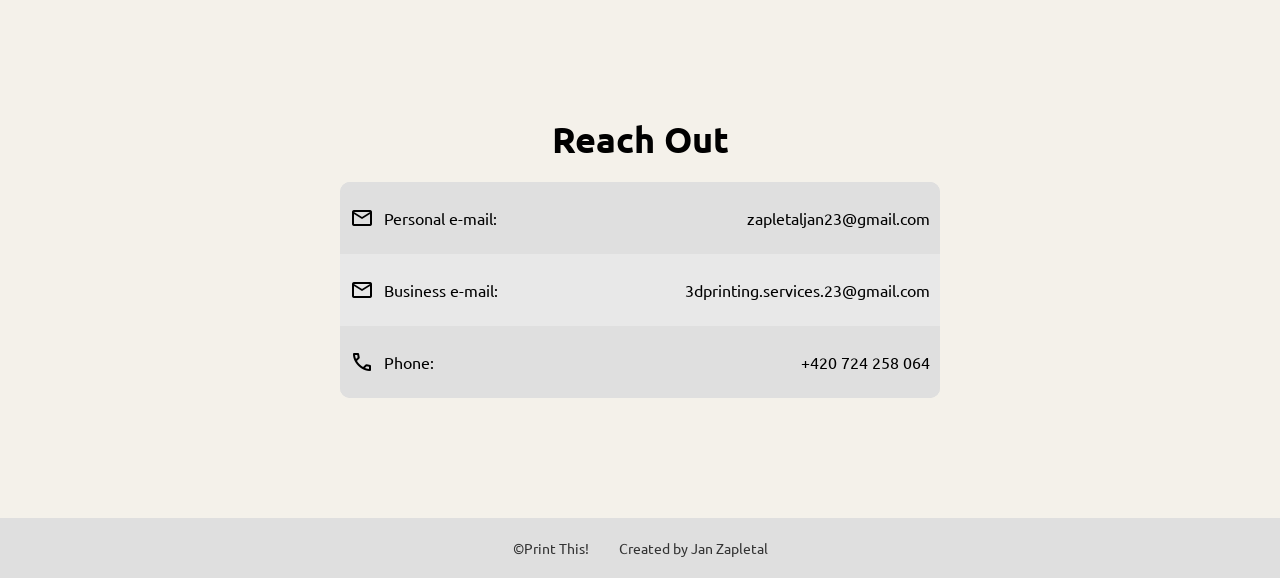
==== commit f92c1977: "website finished" ====
--- a/index.html
+++ b/index.html
@@ -6,6 +6,7 @@
     <meta name="viewport" content="width=device-width, initial-scale=1.0">
     <title>Print This!</title>
     <link rel="stylesheet" href="style.css">
+    <link rel="icon" href="img/small logo.svg" type="image/svg+xml">
     <script src="script.js"></script>
     <link rel="preconnect" href="https://fonts.googleapis.com">
     <link rel="preconnect" href="https://fonts.gstatic.com" crossorigin>
@@ -27,6 +28,7 @@
             <a href="#hardware-container" class="nav-link">Hardware</a>
             <a href="#filament-container" class="nav-link">Filaments</a>
             <a href="#contact-container" class="nav-link">Contact</a>
+            <a href="disclaimer.html">Disclaimer</a>
         </div>
     </div>
     <div class="container">
@@ -59,31 +61,31 @@
                 <div id="printer-specs">
                     <div class="specification-1" id="top-spec">
                         <p>Technology:</p>
-                        <p>FDM</p>
+                        <p class="parameter">FDM</p>
                     </div>
                     <div class="specification-2">
                         <p>Build Volume:</p>
-                        <p>220 x 220 x 250 mm</p>
+                        <p class="parameter">220 x 220 x 250 mm</p>
                     </div>
                     <div class="specification-1">
                         <p>Max Print Speed:</p>
-                        <p>250 mm/s</p>
+                        <p class="parameter">250 mm/s</p>
                     </div>
                     <div class="specification-2">
                         <p>Max Nozzle Temp:</p>
-                        <p>260 °C</p>
+                        <p class="parameter">260 °C</p>
                     </div>
                     <div class="specification-1">
                         <p>Max Bed Temp:</p>
-                        <p>100 °C</p>
+                        <p class="parameter">100 °C</p>
                     </div>
                     <div class="specification-2">
                         <p>Layer Resolution:</p>
-                        <p>0.1 mm</p>
+                        <p class="parameter">0.1 mm</p>
                     </div>
                     <div class="specification-1" id="bottom-spec">
                         <p>Leveling:</p>
-                        <p>Automatic</p>
+                        <p class="parameter">Automatic</p>
                     </div>
 
                 </div>
--- a/style.css
+++ b/style.css
@@ -3,6 +3,7 @@
     font-family: Ubuntu, sans-serif;
     background-color: #F4F1EA;
     padding-top: 70px;
+    padding-bottom: 60px;
 }
 
 html,
@@ -287,6 +288,8 @@
     height: 60px;
     gap: 30px;
     align-items: center;
+    margin-top: auto;
+
 }
 
 .color {
@@ -492,4 +495,42 @@
     display: flex;
     align-items: center;
     gap: 10px;
+}
+
+.parameter {
+    color: #F26522;
+    font-weight: 700;
+}
+
+#disclaimer-container {
+    display: flex;
+    flex-direction: column;
+    justify-content: flex-start;
+    margin-top: 10px;
+    margin-left: 20px;
+    padding: 40px 20px;
+}
+
+.disclaimer-page {
+    min-height: 100vh;
+    position: relative;
+}
+
+.disclaimer-page #footer {
+    position: absolute;
+    left: 0;
+    right: 0;
+    bottom: 0;
+}
+
+#disclaimer-container h1 {
+    color: #000000;
+    font-size: 48px;
+    margin-bottom: 20px;
+}
+
+#disclaimer-container p {
+    color: #333;
+    font-size: 24px;
+    line-height: 0.4;
 }
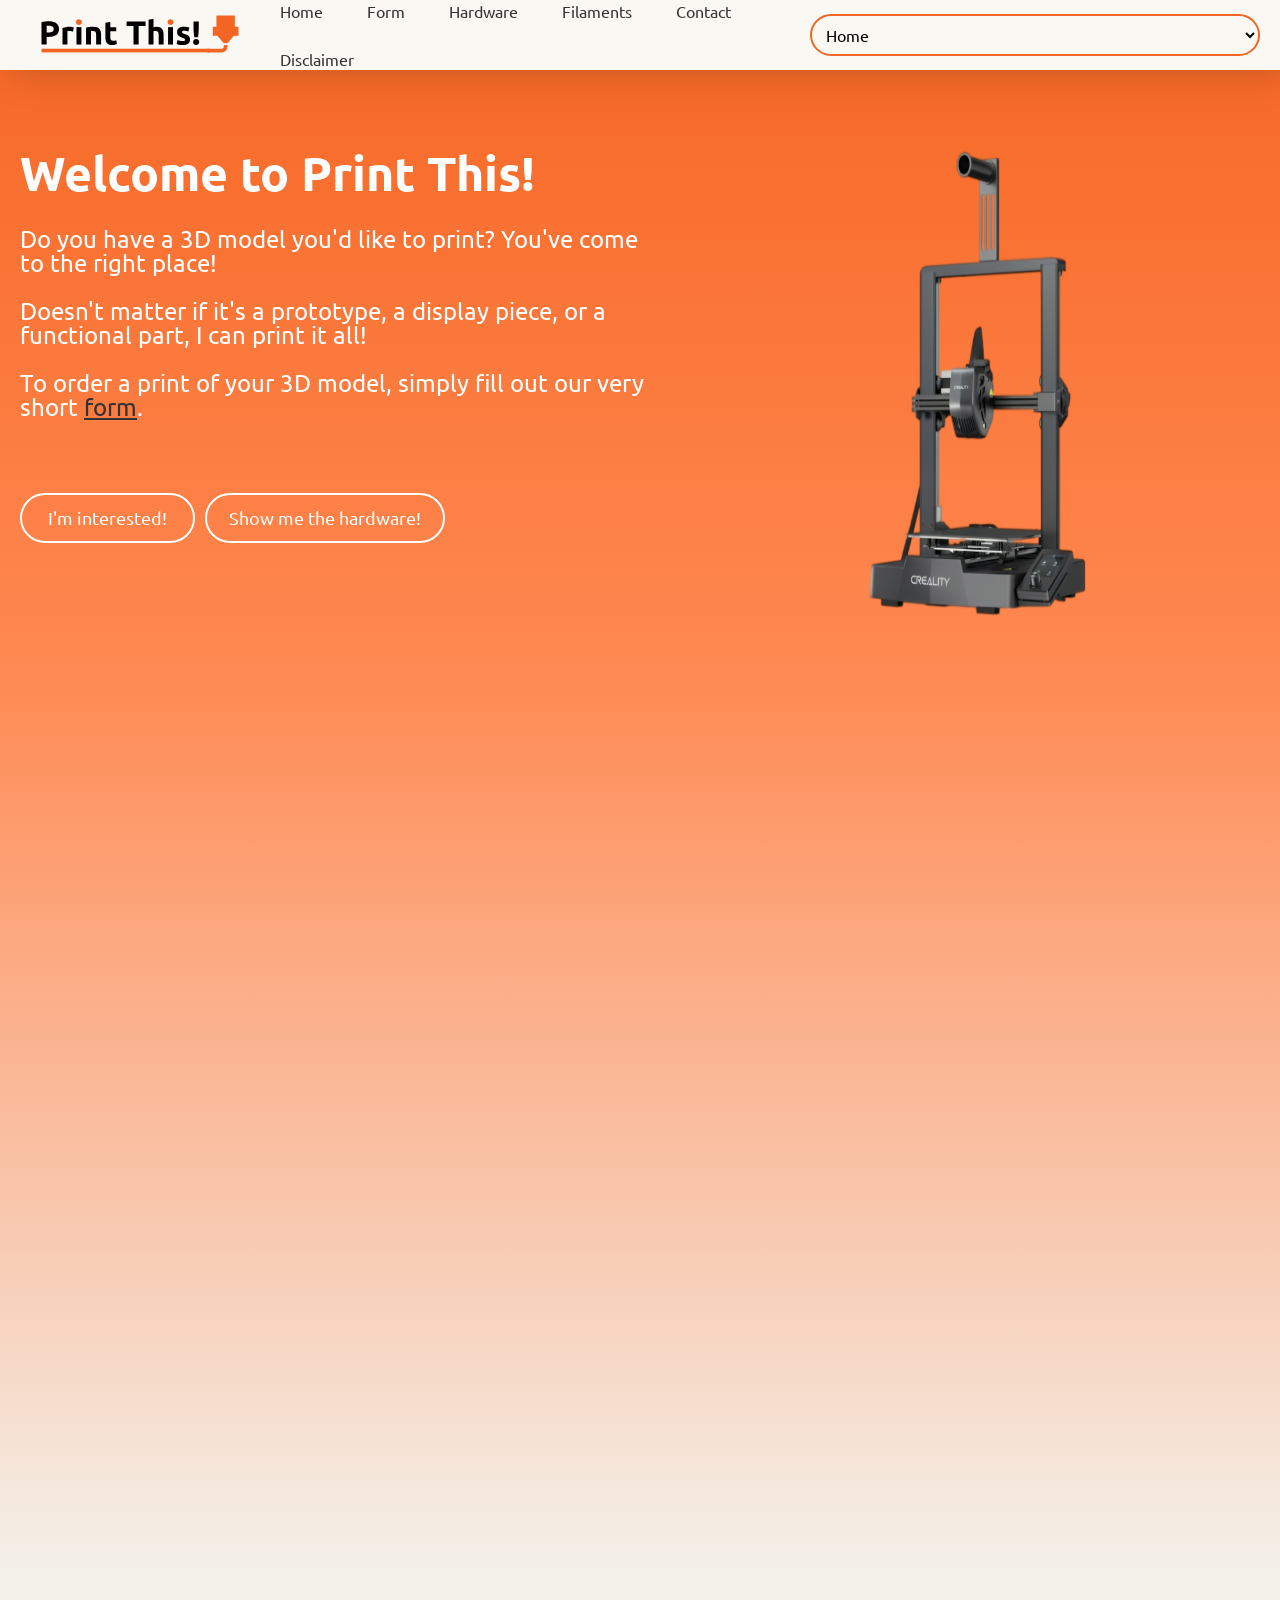
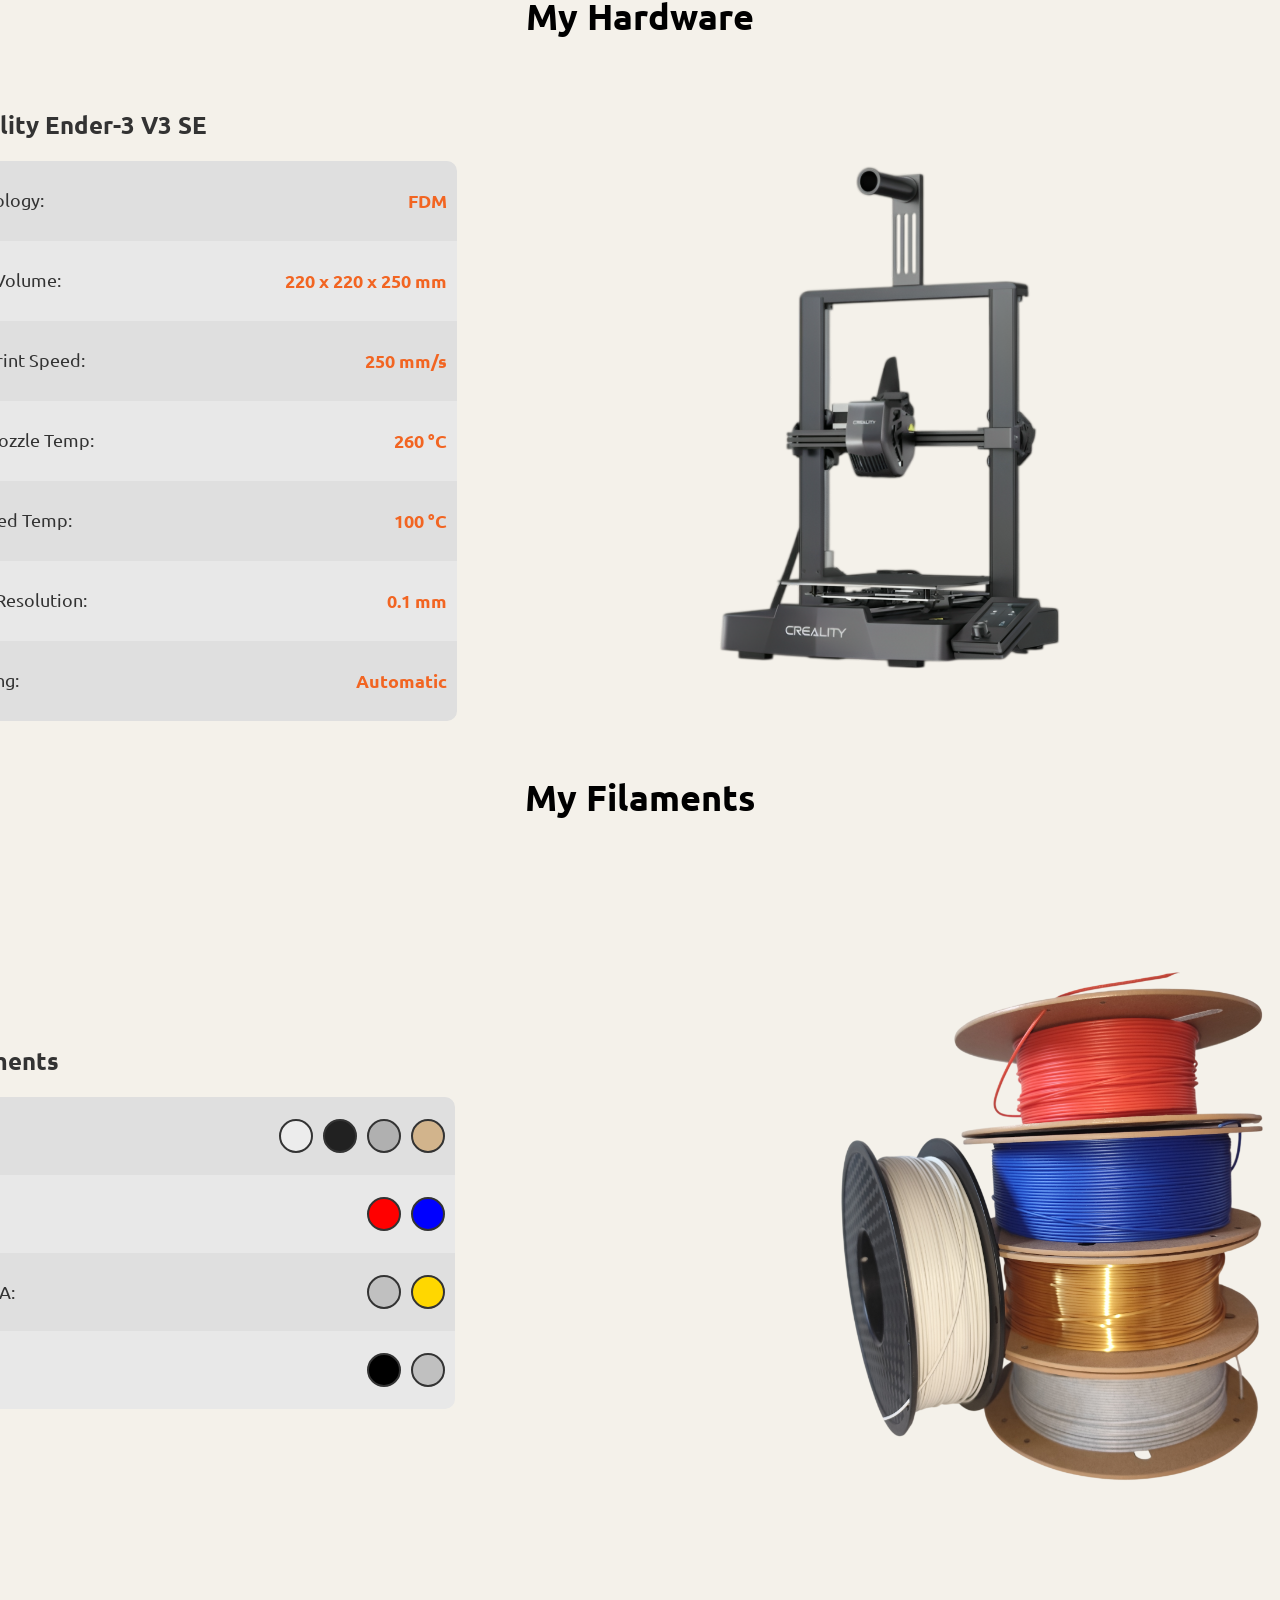
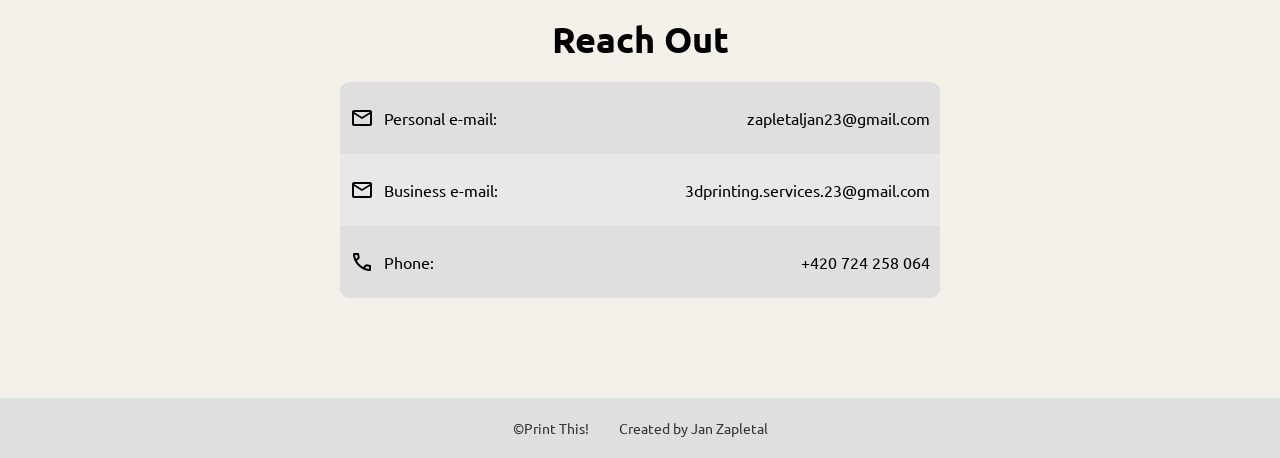
==== commit 11978141: "mobile responsivity" ====
--- a/index.html
+++ b/index.html
@@ -30,6 +30,15 @@
             <a href="#contact-container" class="nav-link">Contact</a>
             <a href="disclaimer.html">Disclaimer</a>
         </div>
+        <select id="mobile-nav">
+            <option value="#top">Home</option>
+            <option value="#form-container">Form</option>
+            <option value="#hardware-container">Hardware</option>
+            <option value="#filament-container">Filaments</option>
+            <option value="#contact-container">Contact</option>
+            <option value="disclaimer.html">Disclaimer</option>
+        </select>
+
     </div>
     <div class="container">
         <div class="info">
--- a/style.css
+++ b/style.css
@@ -120,7 +120,6 @@
     display: flex;
     justify-content: center;
     flex-direction: column;
-    padding: 20px 20px;
     text-align: center;
     align-items: center;
 }
@@ -533,4 +532,108 @@
     color: #333;
     font-size: 24px;
     line-height: 0.4;
+}
+
+#mobile-nav {
+    font-family: Ubuntu, sans-serif;
+    font-size: 16px;
+    background-color: transparent;
+    height: 60%;
+    width: 40%;
+    border: solid 2px #F26522;
+    border-radius: 50px;
+    align-items: center;
+    padding-left: 10px;
+    transition: 0.3s ease-in-out;
+    -moz-appearance: none;
+}
+
+#mobile-nav:hover {
+    background-color: #F26522;
+    color: #ffffff;
+    transition: 0.3s ease-in-out;
+}
+
+#mobile-nav option {
+    height: 30px;
+}
+
+.go-back-btn{
+    font-family: Ubuntu, sans-serif;
+    cursor: pointer;
+    margin-top: 50px;
+    background-color: #F26522;
+    width: 10%;
+    height: 50px;
+    font-size: 18px;
+    border-radius: 25px;
+    color: #fff;
+    border: 2px solid #ffffff;
+    transition: 0.3s ease-in-out;
+}
+
+.go-back-btn:hover {
+    margin-top: 45px;
+    background-color: #fff;
+    color: #f76a28;
+    border: 2px solid #F26522;
+    transition: 0.3s ease-in-out;
+}
+
+@media (max-width: 768px) {
+    #disclaimer-container p{
+        line-height: 1.1;
+    }
+    
+    body {
+        display: block;
+    }
+
+    .printer-img {
+        display: none;
+    }
+
+    #form-container {
+        width: 100%;
+    }
+
+    #jotform-embed {
+        width: 100% !important;
+    }
+
+    .printer-info-container,
+    .filament-info-container,
+    #contacts {
+        display: block;
+
+    }
+
+    .specification-1,
+    .specification-2,
+    .filament-1,
+    .filament-2,
+    .contact {
+        justify-content: center;
+        width: 100%;
+        font-size: 18px;
+        color: #333;
+        text-align: center;
+    }
+
+    #printer-name,
+    #filament-name {
+        justify-self: center;
+    }
+
+    .nav-links {
+        display: none;
+    }
+    .go-back-btn{
+        width: 40%;
+}
+
+@media (min-width: 768px) {
+    #mobile-nav{
+        display: none;
+    }
 }
